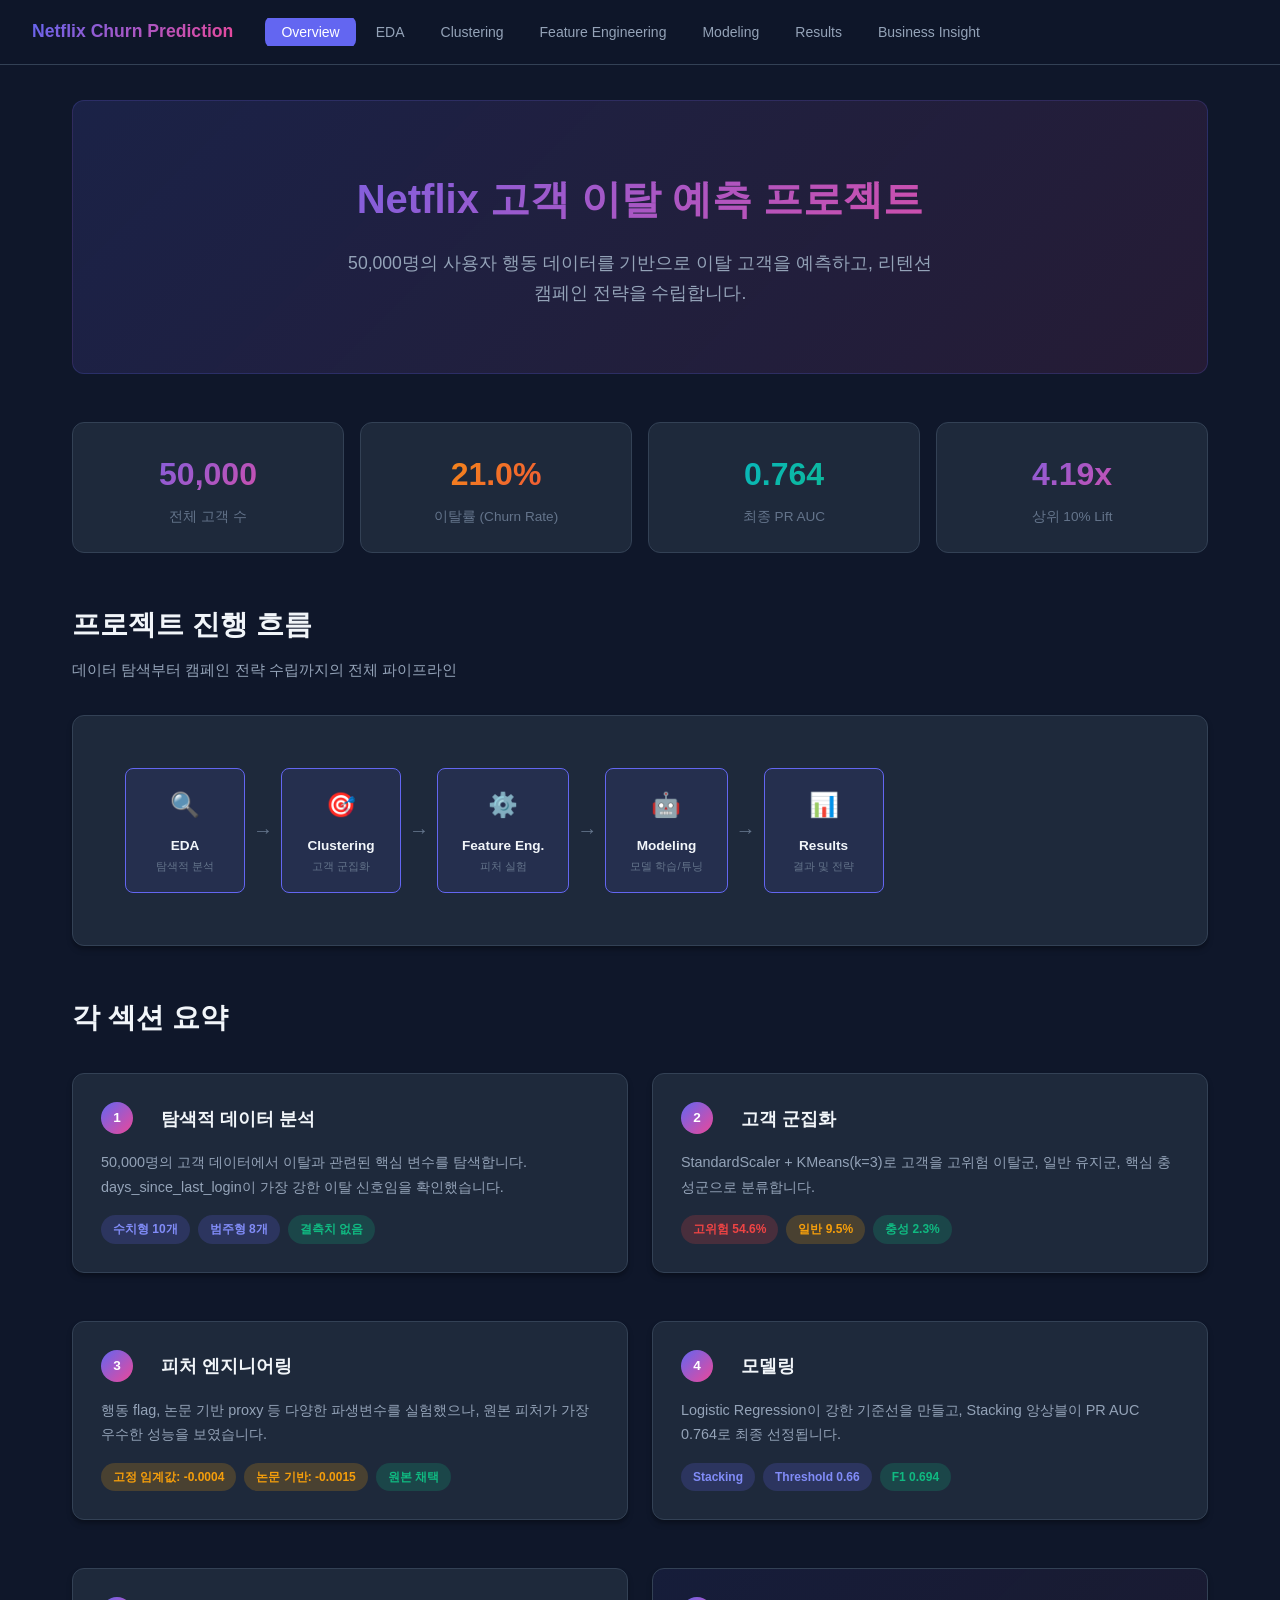
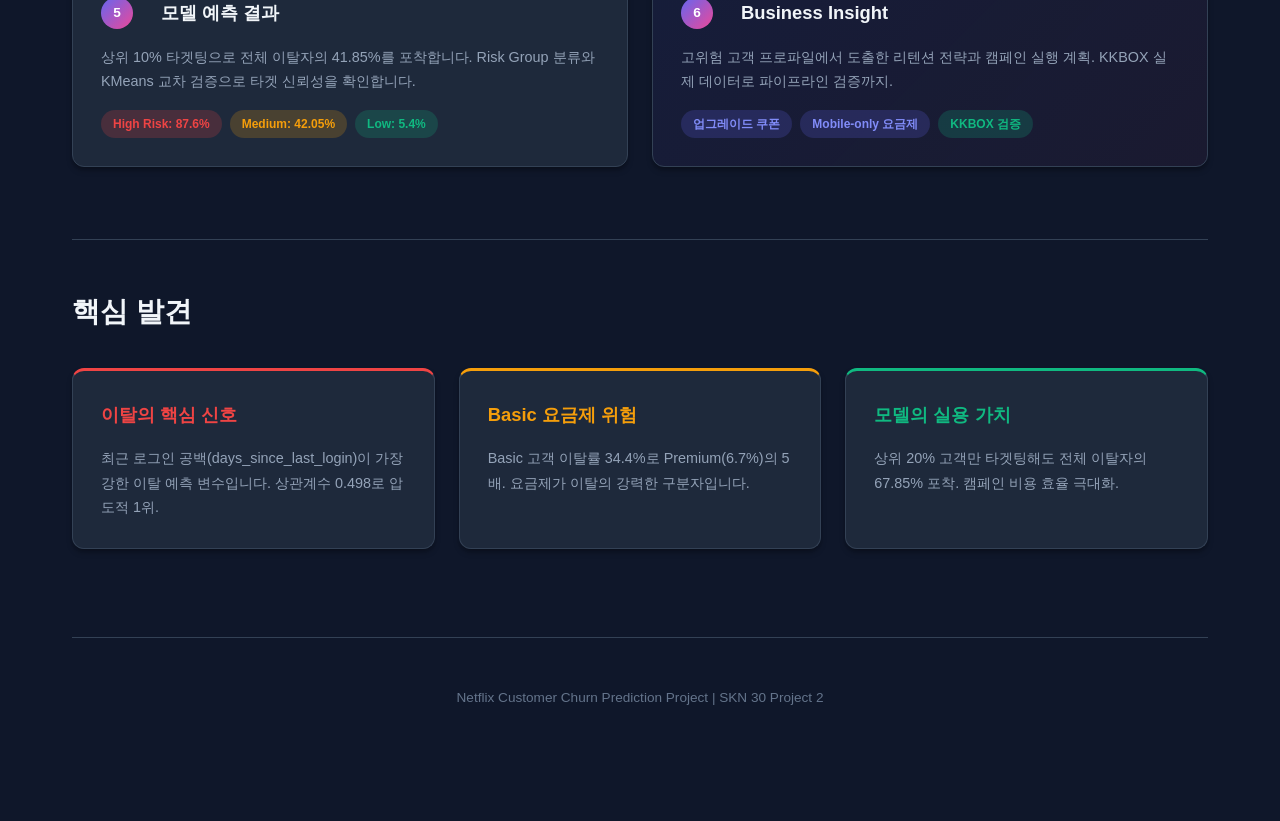
==== report/index.html @ 6da751b4 "Add KKBOX transfer analysis and reports" ====
<!DOCTYPE html>
<html lang="ko">
<head>
    <meta charset="UTF-8">
    <meta name="viewport" content="width=device-width, initial-scale=1.0">
    <title>Netflix Churn Prediction - Project Overview</title>
    <link rel="stylesheet" href="style.css">
</head>
<body>
    <nav class="nav">
        <div class="nav-inner">
            <div class="nav-logo">Netflix Churn Prediction</div>
            <ul class="nav-links">
                <li><a href="index.html" class="active">Overview</a></li>
                <li><a href="eda.html">EDA</a></li>
                <li><a href="clustering.html">Clustering</a></li>
                <li><a href="feature_engineering.html">Feature Engineering</a></li>
                <li><a href="modeling.html">Modeling</a></li>
                <li><a href="results.html">Results</a></li>
                <li><a href="business_insight.html">Business Insight</a></li>
            </ul>
        </div>
    </nav>

    <div class="container">
        <div class="hero">
            <h1>Netflix 고객 이탈 예측 프로젝트</h1>
            <p>50,000명의 사용자 행동 데이터를 기반으로 이탈 고객을 예측하고, 리텐션 캠페인 전략을 수립합니다.</p>
        </div>

        <!-- Key Metrics -->
        <div class="grid-4 spacer-lg">
            <div class="stat-card animate-in">
                <div class="stat-value gradient-1">50,000</div>
                <div class="stat-label">전체 고객 수</div>
            </div>
            <div class="stat-card animate-in">
                <div class="stat-value gradient-3">21.0%</div>
                <div class="stat-label">이탈률 (Churn Rate)</div>
            </div>
            <div class="stat-card animate-in">
                <div class="stat-value gradient-2">0.764</div>
                <div class="stat-label">최종 PR AUC</div>
            </div>
            <div class="stat-card animate-in">
                <div class="stat-value gradient-1">4.19x</div>
                <div class="stat-label">상위 10% Lift</div>
            </div>
        </div>

        <!-- Project Pipeline -->
        <div class="section-header">
            <h2>프로젝트 진행 흐름</h2>
            <p>데이터 탐색부터 캠페인 전략 수립까지의 전체 파이프라인</p>
        </div>

        <div class="card">
            <div class="pipeline">
                <div class="pipeline-step active">
                    <div style="font-size:1.5rem; margin-bottom:0.5rem;">🔍</div>
                    <div style="font-weight:600; font-size:0.85rem;">EDA</div>
                    <div style="font-size:0.7rem; color:var(--text-muted);">탐색적 분석</div>
                </div>
                <div class="pipeline-arrow">→</div>
                <div class="pipeline-step active">
                    <div style="font-size:1.5rem; margin-bottom:0.5rem;">🎯</div>
                    <div style="font-weight:600; font-size:0.85rem;">Clustering</div>
                    <div style="font-size:0.7rem; color:var(--text-muted);">고객 군집화</div>
                </div>
                <div class="pipeline-arrow">→</div>
                <div class="pipeline-step active">
                    <div style="font-size:1.5rem; margin-bottom:0.5rem;">⚙️</div>
                    <div style="font-weight:600; font-size:0.85rem;">Feature Eng.</div>
                    <div style="font-size:0.7rem; color:var(--text-muted);">피처 실험</div>
                </div>
                <div class="pipeline-arrow">→</div>
                <div class="pipeline-step active">
                    <div style="font-size:1.5rem; margin-bottom:0.5rem;">🤖</div>
                    <div style="font-weight:600; font-size:0.85rem;">Modeling</div>
                    <div style="font-size:0.7rem; color:var(--text-muted);">모델 학습/튜닝</div>
                </div>
                <div class="pipeline-arrow">→</div>
                <div class="pipeline-step active">
                    <div style="font-size:1.5rem; margin-bottom:0.5rem;">📊</div>
                    <div style="font-weight:600; font-size:0.85rem;">Results</div>
                    <div style="font-size:0.7rem; color:var(--text-muted);">결과 및 전략</div>
                </div>
            </div>
        </div>

        <div class="spacer-lg"></div>

        <!-- Section Cards -->
        <div class="section-header">
            <h2>각 섹션 요약</h2>
        </div>

        <div class="grid-2">
            <a href="eda.html" style="text-decoration:none;">
                <div class="card">
                    <div style="display:flex; align-items:center; gap:1rem; margin-bottom:1rem;">
                        <span class="section-number">1</span>
                        <h3 style="margin:0;">탐색적 데이터 분석</h3>
                    </div>
                    <p>50,000명의 고객 데이터에서 이탈과 관련된 핵심 변수를 탐색합니다. days_since_last_login이 가장 강한 이탈 신호임을 확인했습니다.</p>
                    <div style="margin-top:1rem; display:flex; gap:0.5rem; flex-wrap:wrap;">
                        <span class="badge badge-primary">수치형 10개</span>
                        <span class="badge badge-primary">범주형 8개</span>
                        <span class="badge badge-success">결측치 없음</span>
                    </div>
                </div>
            </a>

            <a href="clustering.html" style="text-decoration:none;">
                <div class="card">
                    <div style="display:flex; align-items:center; gap:1rem; margin-bottom:1rem;">
                        <span class="section-number">2</span>
                        <h3 style="margin:0;">고객 군집화</h3>
                    </div>
                    <p>StandardScaler + KMeans(k=3)로 고객을 고위험 이탈군, 일반 유지군, 핵심 충성군으로 분류합니다.</p>
                    <div style="margin-top:1rem; display:flex; gap:0.5rem; flex-wrap:wrap;">
                        <span class="badge badge-danger">고위험 54.6%</span>
                        <span class="badge badge-warning">일반 9.5%</span>
                        <span class="badge badge-success">충성 2.3%</span>
                    </div>
                </div>
            </a>

            <a href="feature_engineering.html" style="text-decoration:none;">
                <div class="card">
                    <div style="display:flex; align-items:center; gap:1rem; margin-bottom:1rem;">
                        <span class="section-number">3</span>
                        <h3 style="margin:0;">피처 엔지니어링</h3>
                    </div>
                    <p>행동 flag, 논문 기반 proxy 등 다양한 파생변수를 실험했으나, 원본 피처가 가장 우수한 성능을 보였습니다.</p>
                    <div style="margin-top:1rem; display:flex; gap:0.5rem; flex-wrap:wrap;">
                        <span class="badge badge-warning">고정 임계값: -0.0004</span>
                        <span class="badge badge-warning">논문 기반: -0.0015</span>
                        <span class="badge badge-success">원본 채택</span>
                    </div>
                </div>
            </a>

            <a href="modeling.html" style="text-decoration:none;">
                <div class="card">
                    <div style="display:flex; align-items:center; gap:1rem; margin-bottom:1rem;">
                        <span class="section-number">4</span>
                        <h3 style="margin:0;">모델링</h3>
                    </div>
                    <p>Logistic Regression이 강한 기준선을 만들고, Stacking 앙상블이 PR AUC 0.764로 최종 선정됩니다.</p>
                    <div style="margin-top:1rem; display:flex; gap:0.5rem; flex-wrap:wrap;">
                        <span class="badge badge-primary">Stacking</span>
                        <span class="badge badge-primary">Threshold 0.66</span>
                        <span class="badge badge-success">F1 0.694</span>
                    </div>
                </div>
            </a>

            <a href="results.html" style="text-decoration:none;">
                <div class="card">
                    <div style="display:flex; align-items:center; gap:1rem; margin-bottom:1rem;">
                        <span class="section-number">5</span>
                        <h3 style="margin:0;">모델 예측 결과</h3>
                    </div>
                    <p>상위 10% 타겟팅으로 전체 이탈자의 41.85%를 포착합니다. Risk Group 분류와 KMeans 교차 검증으로 타겟 신뢰성을 확인합니다.</p>
                    <div style="margin-top:1rem; display:flex; gap:0.5rem; flex-wrap:wrap;">
                        <span class="badge badge-danger">High Risk: 87.6%</span>
                        <span class="badge badge-warning">Medium: 42.05%</span>
                        <span class="badge badge-success">Low: 5.4%</span>
                    </div>
                </div>
            </a>

            <a href="business_insight.html" style="text-decoration:none;">
                <div class="card" style="background: linear-gradient(135deg, rgba(99, 102, 241, 0.08), rgba(236, 72, 153, 0.05));">
                    <div style="display:flex; align-items:center; gap:1rem; margin-bottom:1rem;">
                        <span class="section-number">6</span>
                        <h3 style="margin:0;">Business Insight</h3>
                    </div>
                    <p>고위험 고객 프로파일에서 도출한 리텐션 전략과 캠페인 실행 계획. KKBOX 실제 데이터로 파이프라인 검증까지.</p>
                    <div style="margin-top:1rem; display:flex; gap:0.5rem; flex-wrap:wrap;">
                        <span class="badge badge-primary">업그레이드 쿠폰</span>
                        <span class="badge badge-primary">Mobile-only 요금제</span>
                        <span class="badge badge-success">KKBOX 검증</span>
                    </div>
                </div>
            </a>
        </div>

        <div class="divider"></div>

        <!-- Key Findings -->
        <div class="section-header">
            <h2>핵심 발견</h2>
        </div>

        <div class="grid-3">
            <div class="card" style="border-top: 3px solid var(--accent-red);">
                <h3 style="color:var(--accent-red);">이탈의 핵심 신호</h3>
                <p style="margin-top:0.75rem;">최근 로그인 공백(days_since_last_login)이 가장 강한 이탈 예측 변수입니다. 상관계수 0.498로 압도적 1위.</p>
            </div>
            <div class="card" style="border-top: 3px solid var(--accent-orange);">
                <h3 style="color:var(--accent-orange);">Basic 요금제 위험</h3>
                <p style="margin-top:0.75rem;">Basic 고객 이탈률 34.4%로 Premium(6.7%)의 5배. 요금제가 이탈의 강력한 구분자입니다.</p>
            </div>
            <div class="card" style="border-top: 3px solid var(--accent-green);">
                <h3 style="color:var(--accent-green);">모델의 실용 가치</h3>
                <p style="margin-top:0.75rem;">상위 20% 고객만 타겟팅해도 전체 이탈자의 67.85% 포착. 캠페인 비용 효율 극대화.</p>
            </div>
        </div>

        <div class="footer">
            <p>Netflix Customer Churn Prediction Project | SKN 30 Project 2</p>
        </div>
    </div>
</body>
</html>
---- report/style.css ----
/* ===== Global Reset & Variables ===== */
:root {
    --primary: #6366f1;
    --primary-light: #818cf8;
    --primary-dark: #4f46e5;
    --secondary: #ec4899;
    --accent: #06b6d4;
    --accent-green: #10b981;
    --accent-orange: #f59e0b;
    --accent-red: #ef4444;
    --bg-dark: #0f172a;
    --bg-card: #1e293b;
    --bg-card-hover: #334155;
    --text-primary: #f1f5f9;
    --text-secondary: #94a3b8;
    --text-muted: #64748b;
    --border: #334155;
    --gradient-1: linear-gradient(135deg, #6366f1, #ec4899);
    --gradient-2: linear-gradient(135deg, #06b6d4, #10b981);
    --gradient-3: linear-gradient(135deg, #f59e0b, #ef4444);
    --shadow: 0 4px 6px -1px rgba(0, 0, 0, 0.3), 0 2px 4px -2px rgba(0, 0, 0, 0.2);
    --shadow-lg: 0 10px 15px -3px rgba(0, 0, 0, 0.4), 0 4px 6px -4px rgba(0, 0, 0, 0.3);
    --radius: 12px;
    --radius-sm: 8px;
}

* {
    margin: 0;
    padding: 0;
    box-sizing: border-box;
}

body {
    font-family: 'Pretendard', -apple-system, BlinkMacSystemFont, 'Segoe UI', sans-serif;
    background: var(--bg-dark);
    color: var(--text-primary);
    line-height: 1.7;
    min-height: 100vh;
}

/* ===== Navigation ===== */
.nav {
    position: fixed;
    top: 0;
    left: 0;
    right: 0;
    z-index: 1000;
    background: rgba(15, 23, 42, 0.9);
    backdrop-filter: blur(12px);
    border-bottom: 1px solid var(--border);
    padding: 0 2rem;
}

.nav-inner {
    max-width: 1400px;
    margin: 0 auto;
    display: flex;
    align-items: center;
    height: 64px;
    gap: 2rem;
}

.nav-logo {
    font-weight: 700;
    font-size: 1.1rem;
    background: var(--gradient-1);
    -webkit-background-clip: text;
    -webkit-text-fill-color: transparent;
    background-clip: text;
    white-space: nowrap;
}

.nav-links {
    display: flex;
    gap: 0.25rem;
    list-style: none;
    overflow-x: auto;
}

.nav-links a {
    color: var(--text-secondary);
    text-decoration: none;
    padding: 0.5rem 1rem;
    border-radius: var(--radius-sm);
    font-size: 0.875rem;
    font-weight: 500;
    transition: all 0.2s;
    white-space: nowrap;
}

.nav-links a:hover,
.nav-links a.active {
    color: var(--text-primary);
    background: var(--bg-card);
}

.nav-links a.active {
    background: var(--primary);
    color: white;
}

/* ===== Layout ===== */
.container {
    max-width: 1200px;
    margin: 0 auto;
    padding: 100px 2rem 4rem;
}

/* ===== Hero Section ===== */
.hero {
    text-align: center;
    padding: 4rem 2rem;
    margin-bottom: 3rem;
    border-radius: var(--radius);
    background: linear-gradient(135deg, rgba(99, 102, 241, 0.15), rgba(236, 72, 153, 0.1));
    border: 1px solid rgba(99, 102, 241, 0.2);
}

.hero h1 {
    font-size: 2.5rem;
    font-weight: 800;
    margin-bottom: 1rem;
    background: var(--gradient-1);
    -webkit-background-clip: text;
    -webkit-text-fill-color: transparent;
    background-clip: text;
}

.hero p {
    color: var(--text-secondary);
    font-size: 1.1rem;
    max-width: 600px;
    margin: 0 auto;
}

/* ===== Section Headers ===== */
.section-header {
    margin-bottom: 2rem;
}

.section-header h2 {
    font-size: 1.75rem;
    font-weight: 700;
    margin-bottom: 0.5rem;
}

.section-header p {
    color: var(--text-secondary);
    font-size: 0.95rem;
}

.section-number {
    display: inline-block;
    width: 32px;
    height: 32px;
    line-height: 32px;
    text-align: center;
    border-radius: 50%;
    background: var(--gradient-1);
    color: white;
    font-weight: 700;
    font-size: 0.85rem;
    margin-right: 0.75rem;
}

/* ===== Cards ===== */
.card {
    background: var(--bg-card);
    border: 1px solid var(--border);
    border-radius: var(--radius);
    padding: 1.75rem;
    margin-bottom: 1.5rem;
    box-shadow: var(--shadow);
    transition: transform 0.2s, box-shadow 0.2s;
}

.card:hover {
    transform: translateY(-2px);
    box-shadow: var(--shadow-lg);
}

.card h3 {
    font-size: 1.15rem;
    font-weight: 600;
    margin-bottom: 1rem;
    color: var(--text-primary);
}

.card p {
    color: var(--text-secondary);
    font-size: 0.9rem;
}

/* ===== Grid Layouts ===== */
.grid-2 {
    display: grid;
    grid-template-columns: repeat(2, 1fr);
    gap: 1.5rem;
}

.grid-3 {
    display: grid;
    grid-template-columns: repeat(3, 1fr);
    gap: 1.5rem;
}

.grid-4 {
    display: grid;
    grid-template-columns: repeat(4, 1fr);
    gap: 1rem;
}

@media (max-width: 768px) {
    .grid-2, .grid-3, .grid-4 {
        grid-template-columns: 1fr;
    }
}

/* ===== Stat Cards ===== */
.stat-card {
    background: var(--bg-card);
    border: 1px solid var(--border);
    border-radius: var(--radius);
    padding: 1.5rem;
    text-align: center;
}

.stat-value {
    font-size: 2rem;
    font-weight: 800;
    margin-bottom: 0.25rem;
}

.stat-value.gradient-1 {
    background: var(--gradient-1);
    -webkit-background-clip: text;
    -webkit-text-fill-color: transparent;
    background-clip: text;
}

.stat-value.gradient-2 {
    background: var(--gradient-2);
    -webkit-background-clip: text;
    -webkit-text-fill-color: transparent;
    background-clip: text;
}

.stat-value.gradient-3 {
    background: var(--gradient-3);
    -webkit-background-clip: text;
    -webkit-text-fill-color: transparent;
    background-clip: text;
}

.stat-label {
    color: var(--text-muted);
    font-size: 0.85rem;
    font-weight: 500;
}

/* ===== Tables ===== */
.table-wrapper {
    overflow-x: auto;
    border-radius: var(--radius);
    border: 1px solid var(--border);
}

table {
    width: 100%;
    border-collapse: collapse;
    font-size: 0.875rem;
}

thead {
    background: rgba(99, 102, 241, 0.1);
}

th {
    padding: 0.875rem 1rem;
    text-align: left;
    font-weight: 600;
    color: var(--primary-light);
    border-bottom: 1px solid var(--border);
    white-space: nowrap;
}

td {
    padding: 0.75rem 1rem;
    border-bottom: 1px solid var(--border);
    color: var(--text-secondary);
}

tr:last-child td {
    border-bottom: none;
}

tr:hover td {
    background: rgba(99, 102, 241, 0.05);
}

/* ===== Tags/Badges ===== */
.badge {
    display: inline-block;
    padding: 0.25rem 0.75rem;
    border-radius: 20px;
    font-size: 0.75rem;
    font-weight: 600;
}

.badge-primary {
    background: rgba(99, 102, 241, 0.2);
    color: var(--primary-light);
}

.badge-success {
    background: rgba(16, 185, 129, 0.2);
    color: var(--accent-green);
}

.badge-warning {
    background: rgba(245, 158, 11, 0.2);
    color: var(--accent-orange);
}

.badge-danger {
    background: rgba(239, 68, 68, 0.2);
    color: var(--accent-red);
}

/* ===== Progress Bars ===== */
.progress-bar {
    height: 8px;
    background: var(--bg-dark);
    border-radius: 4px;
    overflow: hidden;
    margin-top: 0.5rem;
}

.progress-fill {
    height: 100%;
    border-radius: 4px;
    transition: width 0.5s ease;
}

/* ===== Charts (CSS-based) ===== */
.bar-chart {
    display: flex;
    flex-direction: column;
    gap: 0.75rem;
}

.bar-item {
    display: flex;
    align-items: center;
    gap: 1rem;
}

.bar-label {
    width: 140px;
    font-size: 0.8rem;
    color: var(--text-secondary);
    text-align: right;
    flex-shrink: 0;
}

.bar-track {
    flex: 1;
    height: 28px;
    background: rgba(30, 41, 59, 0.8);
    border-radius: 6px;
    overflow: hidden;
    position: relative;
}

.bar-fill {
    height: 100%;
    border-radius: 6px;
    display: flex;
    align-items: center;
    padding-left: 0.75rem;
    font-size: 0.75rem;
    font-weight: 600;
    color: white;
    transition: width 0.8s ease;
}

.bar-value {
    width: 60px;
    font-size: 0.8rem;
    font-weight: 600;
    text-align: right;
    flex-shrink: 0;
}

/* ===== Heatmap ===== */
.heatmap {
    display: grid;
    gap: 3px;
    border-radius: var(--radius-sm);
    overflow: hidden;
}

.heatmap-cell {
    padding: 0.75rem;
    text-align: center;
    font-size: 0.8rem;
    font-weight: 600;
    border-radius: 4px;
}

/* ===== Flow / Pipeline ===== */
.pipeline {
    display: flex;
    align-items: center;
    gap: 0.5rem;
    padding: 1.5rem;
    overflow-x: auto;
}

.pipeline-step {
    display: flex;
    flex-direction: column;
    align-items: center;
    padding: 1rem 1.5rem;
    background: var(--bg-card);
    border: 1px solid var(--border);
    border-radius: var(--radius-sm);
    min-width: 120px;
    text-align: center;
}

.pipeline-step.active {
    border-color: var(--primary);
    background: rgba(99, 102, 241, 0.1);
}

.pipeline-arrow {
    color: var(--text-muted);
    font-size: 1.25rem;
    flex-shrink: 0;
}

/* ===== Comparison ===== */
.comparison-row {
    display: flex;
    align-items: center;
    padding: 1rem;
    border-bottom: 1px solid var(--border);
    gap: 1rem;
}

.comparison-row:last-child {
    border-bottom: none;
}

.comparison-label {
    width: 160px;
    font-weight: 600;
    font-size: 0.85rem;
    flex-shrink: 0;
}

.comparison-bars {
    flex: 1;
    display: flex;
    flex-direction: column;
    gap: 0.35rem;
}

.comparison-bar {
    height: 20px;
    border-radius: 4px;
    display: flex;
    align-items: center;
    padding-left: 0.5rem;
    font-size: 0.7rem;
    font-weight: 600;
    color: white;
}

/* ===== Highlights/Callouts ===== */
.callout {
    padding: 1.25rem 1.5rem;
    border-radius: var(--radius-sm);
    margin: 1.5rem 0;
    border-left: 4px solid;
}

.callout-info {
    background: rgba(6, 182, 212, 0.1);
    border-color: var(--accent);
}

.callout-success {
    background: rgba(16, 185, 129, 0.1);
    border-color: var(--accent-green);
}

.callout-warning {
    background: rgba(245, 158, 11, 0.1);
    border-color: var(--accent-orange);
}

.callout-danger {
    background: rgba(239, 68, 68, 0.1);
    border-color: var(--accent-red);
}

.callout p {
    color: var(--text-secondary);
    font-size: 0.9rem;
}

.callout strong {
    color: var(--text-primary);
}

/* ===== Metric Highlight ===== */
.metric-highlight {
    display: inline-flex;
    align-items: baseline;
    gap: 0.25rem;
}

.metric-highlight .value {
    font-size: 1.5rem;
    font-weight: 800;
}

.metric-highlight .unit {
    font-size: 0.85rem;
    color: var(--text-muted);
}

/* ===== Divider ===== */
.divider {
    height: 1px;
    background: var(--border);
    margin: 3rem 0;
}

/* ===== Spacer ===== */
.spacer { margin-bottom: 2rem; }
.spacer-lg { margin-bottom: 3rem; }

/* ===== Cluster Visualization ===== */
.cluster-group {
    display: grid;
    grid-template-columns: repeat(3, 1fr);
    gap: 1.5rem;
    margin: 1.5rem 0;
}

@media (max-width: 900px) {
    .cluster-group {
        grid-template-columns: 1fr;
    }
}

.cluster-card {
    border-radius: var(--radius);
    padding: 1.75rem;
    border: 1px solid var(--border);
    position: relative;
    overflow: hidden;
}

.cluster-card::before {
    content: '';
    position: absolute;
    top: 0;
    left: 0;
    right: 0;
    height: 4px;
}

.cluster-card.danger::before { background: var(--gradient-3); }
.cluster-card.warning::before { background: linear-gradient(90deg, var(--accent-orange), var(--accent)); }
.cluster-card.success::before { background: var(--gradient-2); }

.cluster-card .cluster-name {
    font-size: 1rem;
    font-weight: 700;
    margin-bottom: 0.5rem;
}

.cluster-card .cluster-churn {
    font-size: 2rem;
    font-weight: 800;
    margin-bottom: 0.25rem;
}

/* ===== Donut Chart CSS ===== */
.donut-container {
    display: flex;
    align-items: center;
    justify-content: center;
    gap: 2rem;
    padding: 1rem;
}

.donut {
    width: 160px;
    height: 160px;
    border-radius: 50%;
    position: relative;
    display: flex;
    align-items: center;
    justify-content: center;
}

.donut-center {
    width: 100px;
    height: 100px;
    border-radius: 50%;
    background: var(--bg-card);
    display: flex;
    flex-direction: column;
    align-items: center;
    justify-content: center;
    position: absolute;
}

.donut-center .value {
    font-size: 1.5rem;
    font-weight: 800;
}

.donut-center .label {
    font-size: 0.7rem;
    color: var(--text-muted);
}

/* ===== Animation ===== */
@keyframes fadeInUp {
    from {
        opacity: 0;
        transform: translateY(20px);
    }
    to {
        opacity: 1;
        transform: translateY(0);
    }
}

.animate-in {
    animation: fadeInUp 0.5s ease forwards;
    opacity: 0;
}

.animate-in:nth-child(1) { animation-delay: 0.1s; }
.animate-in:nth-child(2) { animation-delay: 0.2s; }
.animate-in:nth-child(3) { animation-delay: 0.3s; }
.animate-in:nth-child(4) { animation-delay: 0.4s; }

/* ===== Footer ===== */
.footer {
    text-align: center;
    padding: 3rem 2rem;
    color: var(--text-muted);
    font-size: 0.85rem;
    border-top: 1px solid var(--border);
    margin-top: 4rem;
}
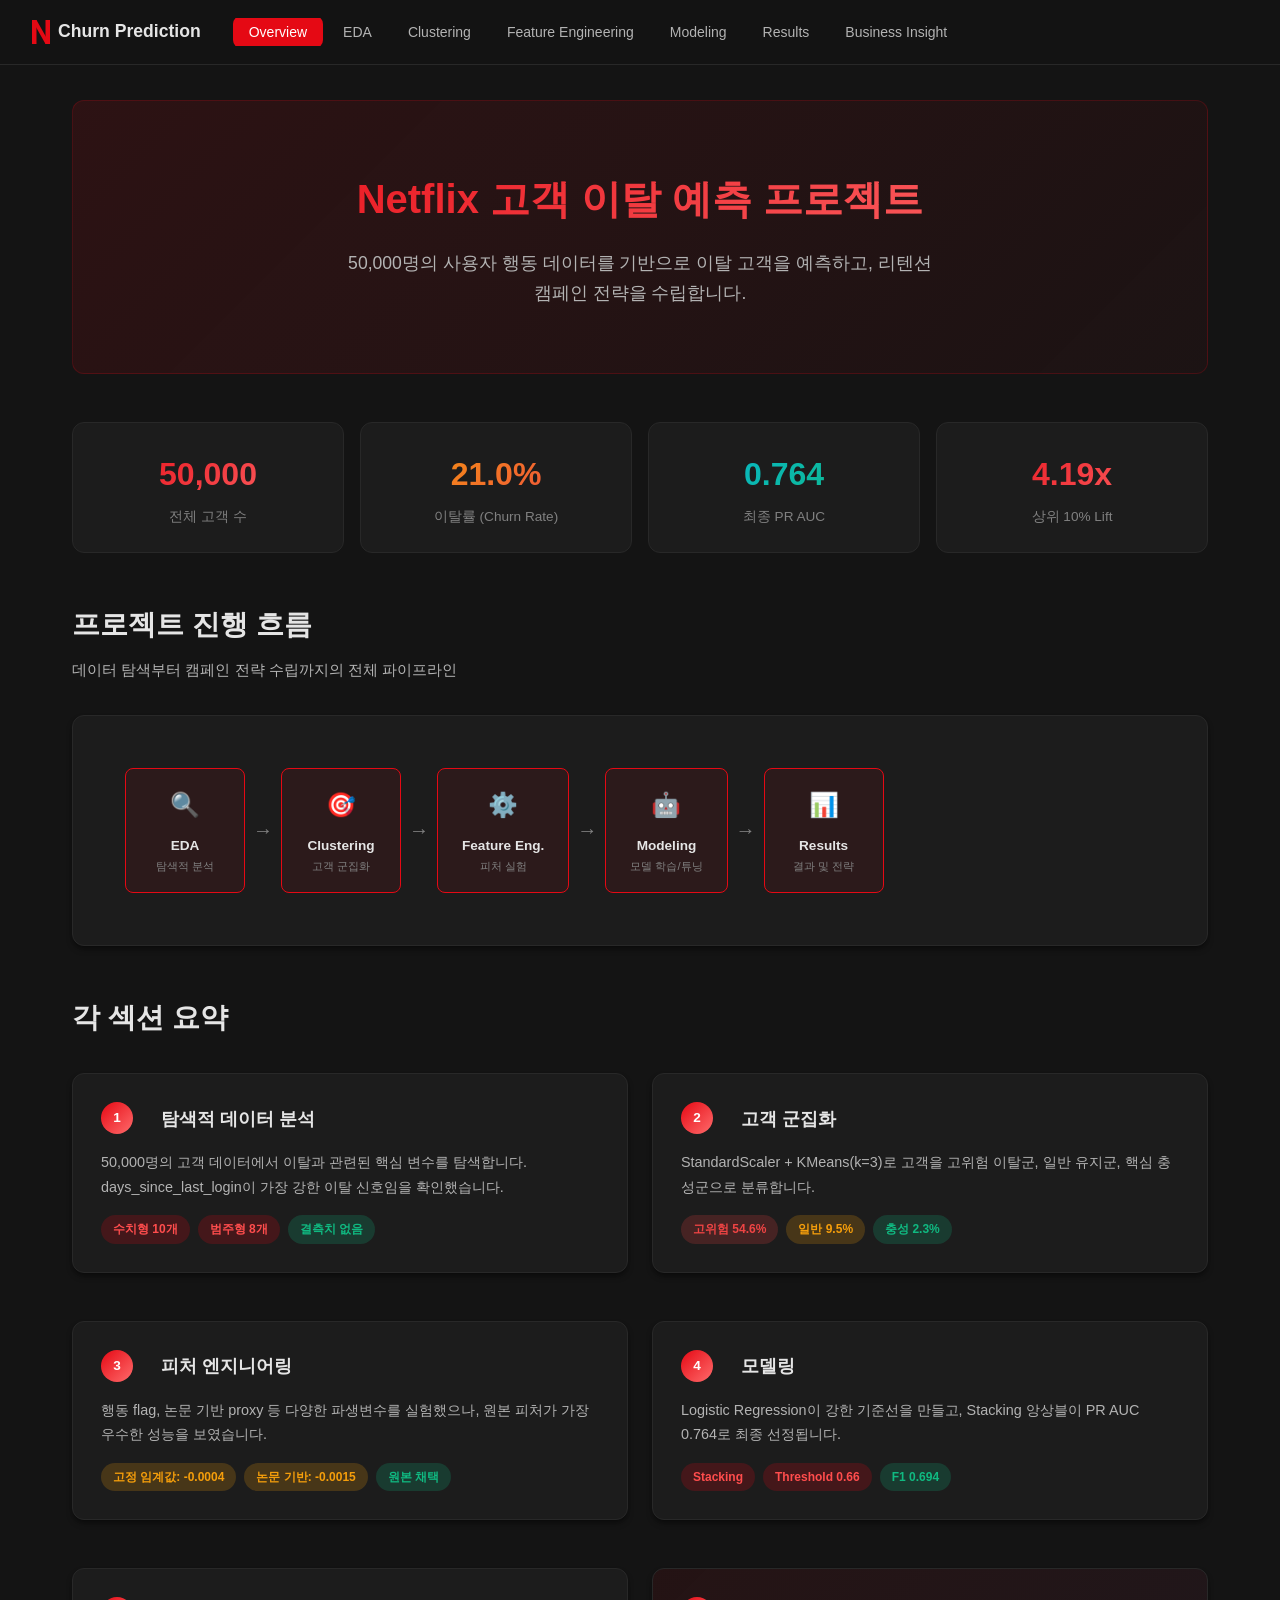
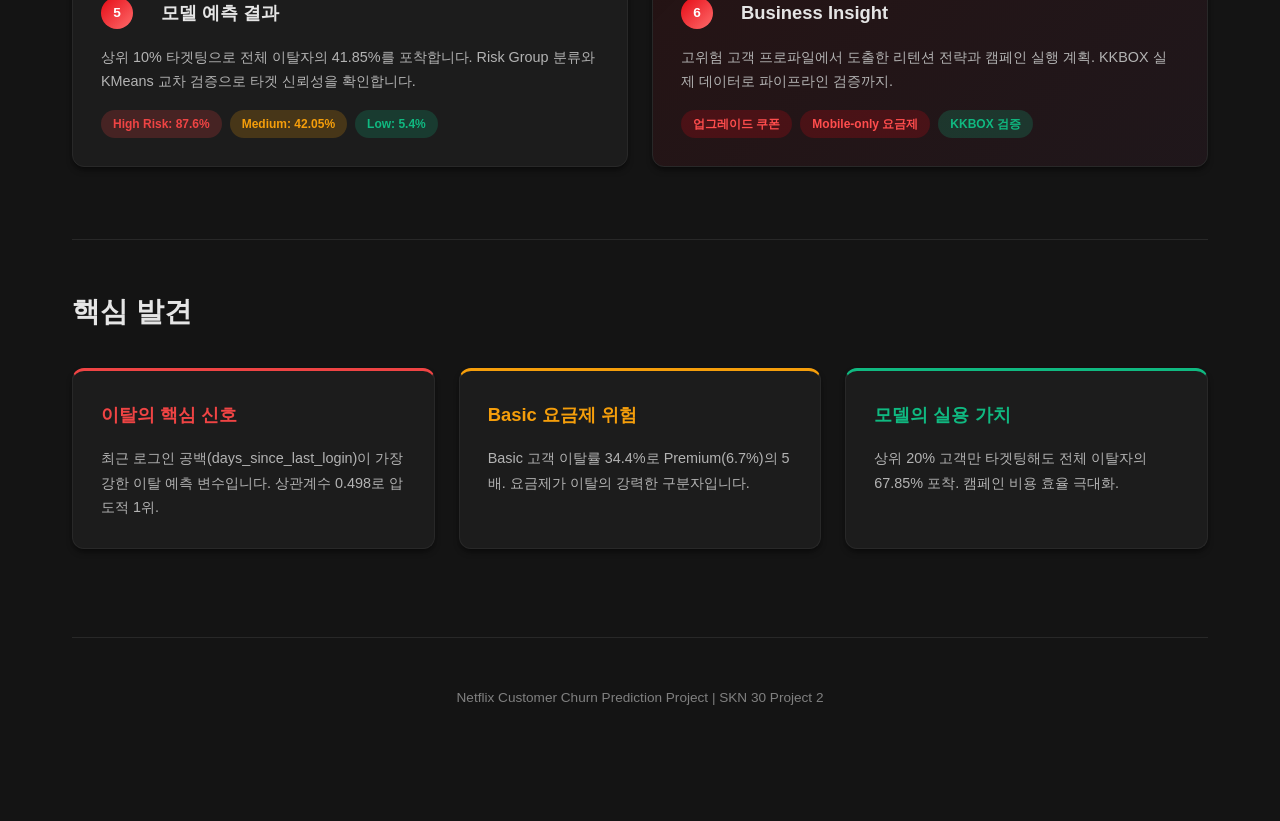
==== commit c14426e8: "Refine report pages UI and feature details" ====
--- a/report/index.html
+++ b/report/index.html
@@ -9,7 +9,7 @@
 <body>
     <nav class="nav">
         <div class="nav-inner">
-            <div class="nav-logo">Netflix Churn Prediction</div>
+            <div class="nav-logo"><svg viewBox="0 0 18 24" width="18" height="24"><path d="M0 0h4.5v24H0z" fill="#E50914"/><path d="M13.5 0h4.5v24h-4.5z" fill="#E50914"/><path d="M0 0h4.5l13.5 24h-4.5z" fill="#E50914"/></svg>Churn Prediction</div>
             <ul class="nav-links">
                 <li><a href="index.html" class="active">Overview</a></li>
                 <li><a href="eda.html">EDA</a></li>
@@ -172,7 +172,7 @@
             </a>
 
             <a href="business_insight.html" style="text-decoration:none;">
-                <div class="card" style="background: linear-gradient(135deg, rgba(99, 102, 241, 0.08), rgba(236, 72, 153, 0.05));">
+                <div class="card" style="background: linear-gradient(135deg, rgba(229, 9, 20, 0.08), rgba(236, 72, 153, 0.05));">
                     <div style="display:flex; align-items:center; gap:1rem; margin-bottom:1rem;">
                         <span class="section-number">6</span>
                         <h3 style="margin:0;">Business Insight</h3>
--- a/report/style.css
+++ b/report/style.css
@@ -1,25 +1,26 @@
 /* ===== Global Reset & Variables ===== */
 :root {
-    --primary: #6366f1;
-    --primary-light: #818cf8;
-    --primary-dark: #4f46e5;
+    --primary: #E50914;
+    --primary-light: #ff4d4d;
+    --primary-dark: #b20710;
     --secondary: #ec4899;
     --accent: #06b6d4;
     --accent-green: #10b981;
     --accent-orange: #f59e0b;
     --accent-red: #ef4444;
-    --bg-dark: #0f172a;
-    --bg-card: #1e293b;
-    --bg-card-hover: #334155;
-    --text-primary: #f1f5f9;
-    --text-secondary: #94a3b8;
-    --text-muted: #64748b;
-    --border: #334155;
-    --gradient-1: linear-gradient(135deg, #6366f1, #ec4899);
+    --bg-dark: #141414;
+    --bg-card: #1c1c1c;
+    --bg-card-hover: #282828;
+    --text-primary: #e5e5e5;
+    --text-secondary: #b3b3b3;
+    --text-muted: #808080;
+    --text-light: #e5e5e5;
+    --border: #282828;
+    --gradient-1: linear-gradient(135deg, #E50914, #ff6b6b);
     --gradient-2: linear-gradient(135deg, #06b6d4, #10b981);
     --gradient-3: linear-gradient(135deg, #f59e0b, #ef4444);
-    --shadow: 0 4px 6px -1px rgba(0, 0, 0, 0.3), 0 2px 4px -2px rgba(0, 0, 0, 0.2);
-    --shadow-lg: 0 10px 15px -3px rgba(0, 0, 0, 0.4), 0 4px 6px -4px rgba(0, 0, 0, 0.3);
+    --shadow: 0 4px 6px -1px rgba(0, 0, 0, 0.4), 0 2px 4px -2px rgba(0, 0, 0, 0.3);
+    --shadow-lg: 0 10px 15px -3px rgba(0, 0, 0, 0.5), 0 4px 6px -4px rgba(0, 0, 0, 0.4);
     --radius: 12px;
     --radius-sm: 8px;
 }
@@ -28,6 +29,10 @@
     margin: 0;
     padding: 0;
     box-sizing: border-box;
+}
+
+html {
+    scroll-behavior: smooth;
 }
 
 body {
@@ -45,7 +50,7 @@
     left: 0;
     right: 0;
     z-index: 1000;
-    background: rgba(15, 23, 42, 0.9);
+    background: rgba(20, 20, 20, 0.95);
     backdrop-filter: blur(12px);
     border-bottom: 1px solid var(--border);
     padding: 0 2rem;
@@ -63,11 +68,11 @@
 .nav-logo {
     font-weight: 700;
     font-size: 1.1rem;
-    background: var(--gradient-1);
-    -webkit-background-clip: text;
-    -webkit-text-fill-color: transparent;
-    background-clip: text;
+    color: var(--text-primary);
     white-space: nowrap;
+    display: flex;
+    align-items: center;
+    gap: 0.5rem;
 }
 
 .nav-links {
@@ -112,8 +117,8 @@
     padding: 4rem 2rem;
     margin-bottom: 3rem;
     border-radius: var(--radius);
-    background: linear-gradient(135deg, rgba(99, 102, 241, 0.15), rgba(236, 72, 153, 0.1));
-    border: 1px solid rgba(99, 102, 241, 0.2);
+    background: linear-gradient(135deg, rgba(229, 9, 20, 0.12), rgba(229, 9, 20, 0.04));
+    border: 1px solid rgba(229, 9, 20, 0.2);
 }
 
 .hero h1 {
@@ -136,6 +141,7 @@
 /* ===== Section Headers ===== */
 .section-header {
     margin-bottom: 2rem;
+    scroll-margin-top: 5rem;
 }
 
 .section-header h2 {
@@ -272,7 +278,7 @@
 }
 
 thead {
-    background: rgba(99, 102, 241, 0.1);
+    background: rgba(229, 9, 20, 0.08);
 }
 
 th {
@@ -295,7 +301,7 @@
 }
 
 tr:hover td {
-    background: rgba(99, 102, 241, 0.05);
+    background: rgba(229, 9, 20, 0.04);
 }
 
 /* ===== Tags/Badges ===== */
@@ -308,7 +314,7 @@
 }
 
 .badge-primary {
-    background: rgba(99, 102, 241, 0.2);
+    background: rgba(229, 9, 20, 0.2);
     color: var(--primary-light);
 }
 
@@ -366,7 +372,7 @@
 .bar-track {
     flex: 1;
     height: 28px;
-    background: rgba(30, 41, 59, 0.8);
+    background: rgba(28, 28, 28, 0.8);
     border-radius: 6px;
     overflow: hidden;
     position: relative;
@@ -431,7 +437,7 @@
 
 .pipeline-step.active {
     border-color: var(--primary);
-    background: rgba(99, 102, 241, 0.1);
+    background: rgba(229, 9, 20, 0.08);
 }
 
 .pipeline-arrow {
@@ -653,6 +659,74 @@
 .animate-in:nth-child(3) { animation-delay: 0.3s; }
 .animate-in:nth-child(4) { animation-delay: 0.4s; }
 
+/* ===== Collapsible Details ===== */
+details.feature-details {
+    background: var(--bg-card);
+    border: 1px solid var(--border);
+    border-radius: var(--radius);
+    margin-top: 1.5rem;
+    transition: border-color 0.2s;
+}
+details.feature-details[open] {
+    border-color: var(--primary);
+}
+details.feature-details summary {
+    padding: 1rem 1.5rem;
+    cursor: pointer;
+    font-weight: 600;
+    font-size: 0.95rem;
+    color: var(--text-primary);
+    display: flex;
+    align-items: center;
+    gap: 0.75rem;
+    list-style: none;
+    user-select: none;
+}
+details.feature-details summary::-webkit-details-marker { display: none; }
+details.feature-details summary::before {
+    content: '▸';
+    font-size: 0.8rem;
+    color: var(--primary);
+    transition: transform 0.2s;
+}
+details.feature-details[open] summary::before {
+    transform: rotate(90deg);
+}
+details.feature-details .details-body {
+    padding: 0 1.5rem 1.5rem;
+}
+
+/* ===== Page Nav (in-page anchors) ===== */
+.page-nav {
+    display: flex;
+    flex-wrap: wrap;
+    gap: 0.5rem;
+    margin-bottom: 2.5rem;
+    padding: 1rem 1.25rem;
+    background: var(--bg-card);
+    border: 1px solid var(--border);
+    border-radius: var(--radius);
+}
+
+.page-nav a {
+    padding: 0.35rem 0.85rem;
+    font-size: 0.78rem;
+    font-weight: 500;
+    color: var(--text-secondary);
+    background: rgba(255,255,255,0.04);
+    border: 1px solid var(--border);
+    border-radius: 20px;
+    text-decoration: none;
+    transition: all 0.2s;
+    white-space: nowrap;
+}
+
+.page-nav a:hover {
+    color: var(--primary);
+    border-color: var(--primary);
+    background: rgba(229, 9, 20, 0.08);
+}
+
 /* ===== Footer ===== */
 .footer {
     text-align: center;
@@ -661,4 +735,4 @@
     font-size: 0.85rem;
     border-top: 1px solid var(--border);
     margin-top: 4rem;
-}
+}
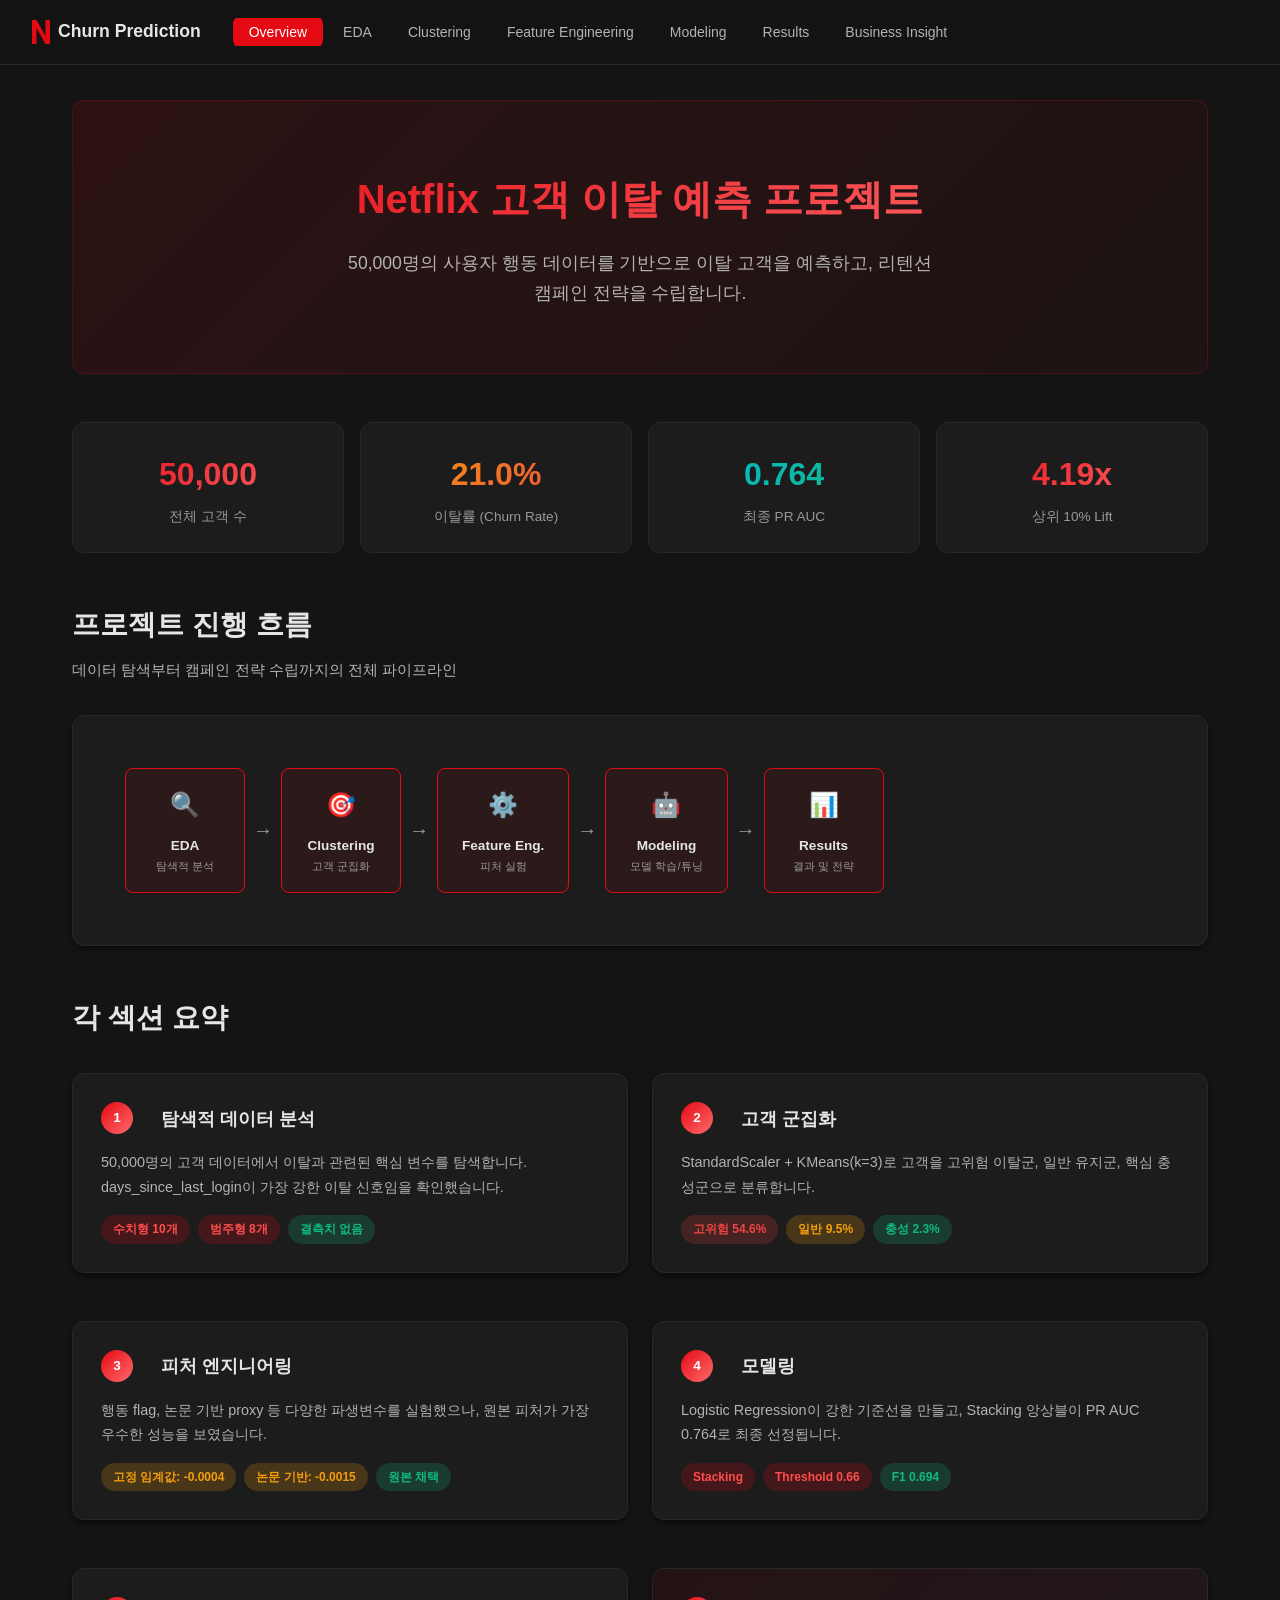
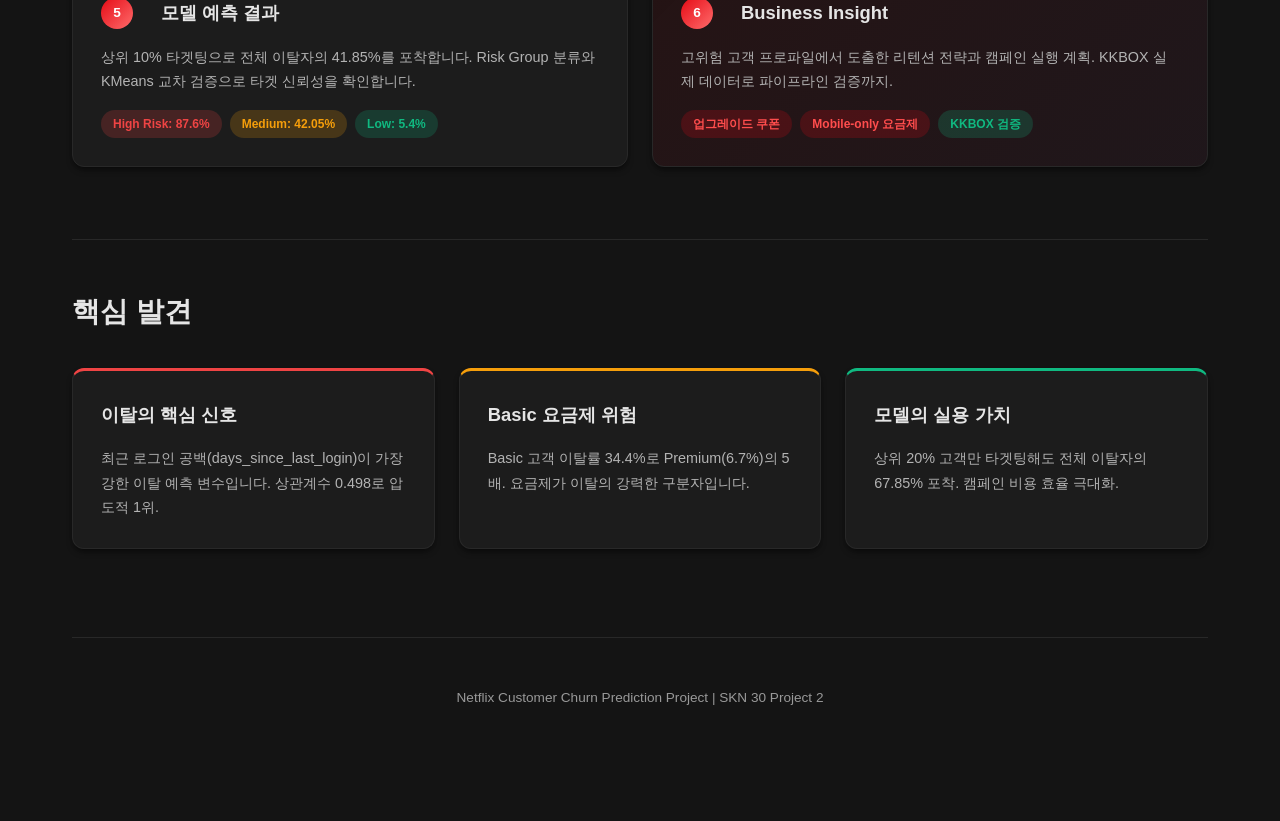
==== commit 68665933: "Remove obsolete report scripts and update report docs" ====
--- a/report/index.html
+++ b/report/index.html
@@ -7,7 +7,8 @@
     <link rel="stylesheet" href="style.css">
 </head>
 <body>
-    <nav class="nav">
+    <a href="#main" class="skip-to-content">본문으로 건너뛰기</a>
+    <nav class="nav" role="navigation" aria-label="주 메뉴">
         <div class="nav-inner">
             <div class="nav-logo"><svg viewBox="0 0 18 24" width="18" height="24"><path d="M0 0h4.5v24H0z" fill="#E50914"/><path d="M13.5 0h4.5v24h-4.5z" fill="#E50914"/><path d="M0 0h4.5l13.5 24h-4.5z" fill="#E50914"/></svg>Churn Prediction</div>
             <ul class="nav-links">
@@ -19,10 +20,13 @@
                 <li><a href="results.html">Results</a></li>
                 <li><a href="business_insight.html">Business Insight</a></li>
             </ul>
+            <button class="nav-toggle" aria-label="메뉴 열기" aria-expanded="false" onclick="this.classList.toggle('open');this.previousElementSibling.classList.toggle('open');this.setAttribute('aria-expanded',this.classList.contains('open'))">
+                <span></span><span></span><span></span>
+            </button>
         </div>
     </nav>
 
-    <div class="container">
+    <div id="main" class="container">
         <div class="hero">
             <h1>Netflix 고객 이탈 예측 프로젝트</h1>
             <p>50,000명의 사용자 행동 데이터를 기반으로 이탈 고객을 예측하고, 리텐션 캠페인 전략을 수립합니다.</p>
@@ -57,33 +61,33 @@
         <div class="card">
             <div class="pipeline">
                 <div class="pipeline-step active">
-                    <div style="font-size:1.5rem; margin-bottom:0.5rem;">🔍</div>
-                    <div style="font-weight:600; font-size:0.85rem;">EDA</div>
-                    <div style="font-size:0.7rem; color:var(--text-muted);">탐색적 분석</div>
-                </div>
-                <div class="pipeline-arrow">→</div>
-                <div class="pipeline-step active">
-                    <div style="font-size:1.5rem; margin-bottom:0.5rem;">🎯</div>
-                    <div style="font-weight:600; font-size:0.85rem;">Clustering</div>
-                    <div style="font-size:0.7rem; color:var(--text-muted);">고객 군집화</div>
-                </div>
-                <div class="pipeline-arrow">→</div>
-                <div class="pipeline-step active">
-                    <div style="font-size:1.5rem; margin-bottom:0.5rem;">⚙️</div>
-                    <div style="font-weight:600; font-size:0.85rem;">Feature Eng.</div>
-                    <div style="font-size:0.7rem; color:var(--text-muted);">피처 실험</div>
-                </div>
-                <div class="pipeline-arrow">→</div>
-                <div class="pipeline-step active">
-                    <div style="font-size:1.5rem; margin-bottom:0.5rem;">🤖</div>
-                    <div style="font-weight:600; font-size:0.85rem;">Modeling</div>
-                    <div style="font-size:0.7rem; color:var(--text-muted);">모델 학습/튜닝</div>
-                </div>
-                <div class="pipeline-arrow">→</div>
-                <div class="pipeline-step active">
-                    <div style="font-size:1.5rem; margin-bottom:0.5rem;">📊</div>
-                    <div style="font-weight:600; font-size:0.85rem;">Results</div>
-                    <div style="font-size:0.7rem; color:var(--text-muted);">결과 및 전략</div>
+                    <div class="text-3xl mb-sm">🔍</div>
+                    <div class="font-semibold text-base">EDA</div>
+                    <div class="text-xs text-muted">탐색적 분석</div>
+                </div>
+                <div class="pipeline-arrow">→</div>
+                <div class="pipeline-step active">
+                    <div class="text-3xl mb-sm">🎯</div>
+                    <div class="font-semibold text-base">Clustering</div>
+                    <div class="text-xs text-muted">고객 군집화</div>
+                </div>
+                <div class="pipeline-arrow">→</div>
+                <div class="pipeline-step active">
+                    <div class="text-3xl mb-sm">⚙️</div>
+                    <div class="font-semibold text-base">Feature Eng.</div>
+                    <div class="text-xs text-muted">피처 실험</div>
+                </div>
+                <div class="pipeline-arrow">→</div>
+                <div class="pipeline-step active">
+                    <div class="text-3xl mb-sm">🤖</div>
+                    <div class="font-semibold text-base">Modeling</div>
+                    <div class="text-xs text-muted">모델 학습/튜닝</div>
+                </div>
+                <div class="pipeline-arrow">→</div>
+                <div class="pipeline-step active">
+                    <div class="text-3xl mb-sm">📊</div>
+                    <div class="font-semibold text-base">Results</div>
+                    <div class="text-xs text-muted">결과 및 전략</div>
                 </div>
             </div>
         </div>
@@ -96,14 +100,14 @@
         </div>
 
         <div class="grid-2">
-            <a href="eda.html" style="text-decoration:none;">
-                <div class="card">
-                    <div style="display:flex; align-items:center; gap:1rem; margin-bottom:1rem;">
+            <a href="eda.html" class="card-link">
+                <div class="card">
+                    <div class="flex items-center gap-base mb-base">
                         <span class="section-number">1</span>
                         <h3 style="margin:0;">탐색적 데이터 분석</h3>
                     </div>
                     <p>50,000명의 고객 데이터에서 이탈과 관련된 핵심 변수를 탐색합니다. days_since_last_login이 가장 강한 이탈 신호임을 확인했습니다.</p>
-                    <div style="margin-top:1rem; display:flex; gap:0.5rem; flex-wrap:wrap;">
+                    <div class="flex flex-wrap gap-sm mt-base">
                         <span class="badge badge-primary">수치형 10개</span>
                         <span class="badge badge-primary">범주형 8개</span>
                         <span class="badge badge-success">결측치 없음</span>
@@ -111,14 +115,14 @@
                 </div>
             </a>
 
-            <a href="clustering.html" style="text-decoration:none;">
-                <div class="card">
-                    <div style="display:flex; align-items:center; gap:1rem; margin-bottom:1rem;">
+            <a href="clustering.html" class="card-link">
+                <div class="card">
+                    <div class="flex items-center gap-base mb-base">
                         <span class="section-number">2</span>
                         <h3 style="margin:0;">고객 군집화</h3>
                     </div>
                     <p>StandardScaler + KMeans(k=3)로 고객을 고위험 이탈군, 일반 유지군, 핵심 충성군으로 분류합니다.</p>
-                    <div style="margin-top:1rem; display:flex; gap:0.5rem; flex-wrap:wrap;">
+                    <div class="flex flex-wrap gap-sm mt-base">
                         <span class="badge badge-danger">고위험 54.6%</span>
                         <span class="badge badge-warning">일반 9.5%</span>
                         <span class="badge badge-success">충성 2.3%</span>
@@ -126,14 +130,14 @@
                 </div>
             </a>
 
-            <a href="feature_engineering.html" style="text-decoration:none;">
-                <div class="card">
-                    <div style="display:flex; align-items:center; gap:1rem; margin-bottom:1rem;">
+            <a href="feature_engineering.html" class="card-link">
+                <div class="card">
+                    <div class="flex items-center gap-base mb-base">
                         <span class="section-number">3</span>
                         <h3 style="margin:0;">피처 엔지니어링</h3>
                     </div>
                     <p>행동 flag, 논문 기반 proxy 등 다양한 파생변수를 실험했으나, 원본 피처가 가장 우수한 성능을 보였습니다.</p>
-                    <div style="margin-top:1rem; display:flex; gap:0.5rem; flex-wrap:wrap;">
+                    <div class="flex flex-wrap gap-sm mt-base">
                         <span class="badge badge-warning">고정 임계값: -0.0004</span>
                         <span class="badge badge-warning">논문 기반: -0.0015</span>
                         <span class="badge badge-success">원본 채택</span>
@@ -141,14 +145,14 @@
                 </div>
             </a>
 
-            <a href="modeling.html" style="text-decoration:none;">
-                <div class="card">
-                    <div style="display:flex; align-items:center; gap:1rem; margin-bottom:1rem;">
+            <a href="modeling.html" class="card-link">
+                <div class="card">
+                    <div class="flex items-center gap-base mb-base">
                         <span class="section-number">4</span>
                         <h3 style="margin:0;">모델링</h3>
                     </div>
                     <p>Logistic Regression이 강한 기준선을 만들고, Stacking 앙상블이 PR AUC 0.764로 최종 선정됩니다.</p>
-                    <div style="margin-top:1rem; display:flex; gap:0.5rem; flex-wrap:wrap;">
+                    <div class="flex flex-wrap gap-sm mt-base">
                         <span class="badge badge-primary">Stacking</span>
                         <span class="badge badge-primary">Threshold 0.66</span>
                         <span class="badge badge-success">F1 0.694</span>
@@ -156,14 +160,14 @@
                 </div>
             </a>
 
-            <a href="results.html" style="text-decoration:none;">
-                <div class="card">
-                    <div style="display:flex; align-items:center; gap:1rem; margin-bottom:1rem;">
+            <a href="results.html" class="card-link">
+                <div class="card">
+                    <div class="flex items-center gap-base mb-base">
                         <span class="section-number">5</span>
                         <h3 style="margin:0;">모델 예측 결과</h3>
                     </div>
                     <p>상위 10% 타겟팅으로 전체 이탈자의 41.85%를 포착합니다. Risk Group 분류와 KMeans 교차 검증으로 타겟 신뢰성을 확인합니다.</p>
-                    <div style="margin-top:1rem; display:flex; gap:0.5rem; flex-wrap:wrap;">
+                    <div class="flex flex-wrap gap-sm mt-base">
                         <span class="badge badge-danger">High Risk: 87.6%</span>
                         <span class="badge badge-warning">Medium: 42.05%</span>
                         <span class="badge badge-success">Low: 5.4%</span>
@@ -171,14 +175,14 @@
                 </div>
             </a>
 
-            <a href="business_insight.html" style="text-decoration:none;">
+            <a href="business_insight.html" class="card-link">
                 <div class="card" style="background: linear-gradient(135deg, rgba(229, 9, 20, 0.08), rgba(236, 72, 153, 0.05));">
-                    <div style="display:flex; align-items:center; gap:1rem; margin-bottom:1rem;">
+                    <div class="flex items-center gap-base mb-base">
                         <span class="section-number">6</span>
                         <h3 style="margin:0;">Business Insight</h3>
                     </div>
                     <p>고위험 고객 프로파일에서 도출한 리텐션 전략과 캠페인 실행 계획. KKBOX 실제 데이터로 파이프라인 검증까지.</p>
-                    <div style="margin-top:1rem; display:flex; gap:0.5rem; flex-wrap:wrap;">
+                    <div class="flex flex-wrap gap-sm mt-base">
                         <span class="badge badge-primary">업그레이드 쿠폰</span>
                         <span class="badge badge-primary">Mobile-only 요금제</span>
                         <span class="badge badge-success">KKBOX 검증</span>
@@ -196,16 +200,16 @@
 
         <div class="grid-3">
             <div class="card" style="border-top: 3px solid var(--accent-red);">
-                <h3 style="color:var(--accent-red);">이탈의 핵심 신호</h3>
-                <p style="margin-top:0.75rem;">최근 로그인 공백(days_since_last_login)이 가장 강한 이탈 예측 변수입니다. 상관계수 0.498로 압도적 1위.</p>
+                <h3 class="text-red">이탈의 핵심 신호</h3>
+                <p class="mt-md">최근 로그인 공백(days_since_last_login)이 가장 강한 이탈 예측 변수입니다. 상관계수 0.498로 압도적 1위.</p>
             </div>
             <div class="card" style="border-top: 3px solid var(--accent-orange);">
-                <h3 style="color:var(--accent-orange);">Basic 요금제 위험</h3>
-                <p style="margin-top:0.75rem;">Basic 고객 이탈률 34.4%로 Premium(6.7%)의 5배. 요금제가 이탈의 강력한 구분자입니다.</p>
+                <h3 class="text-orange">Basic 요금제 위험</h3>
+                <p class="mt-md">Basic 고객 이탈률 34.4%로 Premium(6.7%)의 5배. 요금제가 이탈의 강력한 구분자입니다.</p>
             </div>
             <div class="card" style="border-top: 3px solid var(--accent-green);">
-                <h3 style="color:var(--accent-green);">모델의 실용 가치</h3>
-                <p style="margin-top:0.75rem;">상위 20% 고객만 타겟팅해도 전체 이탈자의 67.85% 포착. 캠페인 비용 효율 극대화.</p>
+                <h3 class="text-green">모델의 실용 가치</h3>
+                <p class="mt-md">상위 20% 고객만 타겟팅해도 전체 이탈자의 67.85% 포착. 캠페인 비용 효율 극대화.</p>
             </div>
         </div>
 
--- a/report/style.css
+++ b/report/style.css
@@ -13,7 +13,7 @@
     --bg-card-hover: #282828;
     --text-primary: #e5e5e5;
     --text-secondary: #b3b3b3;
-    --text-muted: #808080;
+    --text-muted: #999999;
     --text-light: #e5e5e5;
     --border: #282828;
     --gradient-1: linear-gradient(135deg, #E50914, #ff6b6b);
@@ -735,4 +735,390 @@
     font-size: 0.85rem;
     border-top: 1px solid var(--border);
     margin-top: 4rem;
+}
+
+/* ===== Mobile Hamburger Menu ===== */
+.nav-toggle {
+    display: none;
+    background: none;
+    border: none;
+    cursor: pointer;
+    padding: 0.5rem;
+    margin-left: auto;
+}
+
+.nav-toggle span {
+    display: block;
+    width: 22px;
+    height: 2px;
+    background: var(--text-primary);
+    margin: 5px 0;
+    border-radius: 2px;
+    transition: transform 0.3s, opacity 0.3s;
+}
+
+@media (max-width: 768px) {
+    .nav-toggle {
+        display: block;
+    }
+
+    .nav-links {
+        display: none;
+        position: absolute;
+        top: 64px;
+        left: 0;
+        right: 0;
+        flex-direction: column;
+        background: rgba(20, 20, 20, 0.98);
+        backdrop-filter: blur(12px);
+        border-bottom: 1px solid var(--border);
+        padding: 0.5rem 1rem 1rem;
+        gap: 0.25rem;
+    }
+
+    .nav-links.open {
+        display: flex;
+    }
+
+    .nav-toggle.open span:nth-child(1) {
+        transform: translateY(7px) rotate(45deg);
+    }
+
+    .nav-toggle.open span:nth-child(2) {
+        opacity: 0;
+    }
+
+    .nav-toggle.open span:nth-child(3) {
+        transform: translateY(-7px) rotate(-45deg);
+    }
+
+    .hero h1 {
+        font-size: 1.75rem;
+    }
+
+    .pipeline {
+        flex-direction: column;
+        align-items: stretch;
+    }
+
+    .pipeline-arrow {
+        text-align: center;
+        transform: rotate(90deg);
+    }
+
+    .container {
+        padding: 80px 1rem 3rem;
+    }
+}
+
+/* ===== Skip to Content (Accessibility) ===== */
+.skip-to-content {
+    position: absolute;
+    top: -100%;
+    left: 1rem;
+    z-index: 9999;
+    background: var(--primary);
+    color: white;
+    padding: 0.75rem 1.5rem;
+    border-radius: var(--radius-sm);
+    font-weight: 600;
+    text-decoration: none;
+    transition: top 0.2s;
+}
+
+.skip-to-content:focus {
+    top: 0.5rem;
+}
+
+/* ===== Focus Styles (Accessibility) ===== */
+*:focus-visible {
+    outline: 2px solid var(--primary-light);
+    outline-offset: 2px;
+}
+
+a:focus-visible {
+    outline: 2px solid var(--primary-light);
+    outline-offset: 2px;
+    border-radius: 4px;
+}
+
+/* ===== Utility Classes ===== */
+.text-xs { font-size: 0.7rem; }
+.text-sm { font-size: 0.8rem; }
+.text-base { font-size: 0.85rem; }
+.text-md { font-size: 0.9rem; }
+.text-lg { font-size: 0.95rem; }
+.text-xl { font-size: 1.1rem; }
+.text-2xl { font-size: 1.25rem; }
+.text-3xl { font-size: 1.5rem; }
+.text-4xl { font-size: 1.75rem; }
+.text-5xl { font-size: 2rem; }
+.text-6xl { font-size: 2.5rem; }
+
+.font-semibold { font-weight: 600; }
+.font-bold { font-weight: 700; }
+.font-extrabold { font-weight: 800; }
+
+.text-primary { color: var(--text-primary); }
+.text-secondary { color: var(--text-secondary); }
+.text-muted { color: var(--text-muted); }
+.text-red { color: var(--accent-red); }
+.text-orange { color: var(--accent-orange); }
+.text-green { color: var(--accent-green); }
+.text-cyan { color: var(--accent); }
+.text-brand { color: var(--primary-light); }
+.text-pink { color: var(--secondary); }
+.text-center { text-align: center; }
+.text-right { text-align: right; }
+
+.flex { display: flex; }
+.flex-col { flex-direction: column; }
+.flex-wrap { flex-wrap: wrap; }
+.items-center { align-items: center; }
+.items-start { align-items: flex-start; }
+.items-end { align-items: flex-end; }
+.justify-center { justify-content: center; }
+.justify-between { justify-content: space-between; }
+.flex-1 { flex: 1; }
+.flex-shrink-0 { flex-shrink: 0; }
+.gap-xs { gap: 0.25rem; }
+.gap-sm { gap: 0.5rem; }
+.gap-md { gap: 0.75rem; }
+.gap-base { gap: 1rem; }
+.gap-lg { gap: 1.5rem; }
+.gap-xl { gap: 2rem; }
+
+.grid { display: grid; }
+.grid-cols-2 { grid-template-columns: repeat(2, 1fr); }
+.grid-cols-4 { grid-template-columns: repeat(4, 1fr); }
+
+@media (max-width: 768px) {
+    .grid-cols-2, .grid-cols-4 {
+        grid-template-columns: 1fr;
+    }
+}
+
+.mt-sm { margin-top: 0.5rem; }
+.mt-md { margin-top: 0.75rem; }
+.mt-base { margin-top: 1rem; }
+.mt-lg { margin-top: 1.5rem; }
+.mt-xl { margin-top: 2rem; }
+.mb-sm { margin-bottom: 0.5rem; }
+.mb-md { margin-bottom: 0.75rem; }
+.mb-base { margin-bottom: 1rem; }
+.mb-lg { margin-bottom: 1.5rem; }
+
+.p-sm { padding: 0.5rem; }
+.p-md { padding: 0.75rem; }
+.p-base { padding: 1rem; }
+.p-lg { padding: 1.5rem; }
+
+.rounded { border-radius: var(--radius-sm); }
+.rounded-full { border-radius: 50%; }
+
+.border-bottom { border-bottom: 1px solid var(--border); }
+.nowrap { white-space: nowrap; }
+
+/* Metric box (repeated pattern in FE / results) */
+.metric-box {
+    text-align: center;
+    padding: 1rem;
+    border-radius: 8px;
+}
+
+.metric-box .metric-val {
+    font-size: 1.25rem;
+    font-weight: 800;
+}
+
+.metric-box .metric-desc {
+    font-size: 0.75rem;
+    color: var(--text-muted);
+}
+
+.metric-box.positive { background: rgba(16, 185, 129, 0.05); }
+.metric-box.positive .metric-val { color: var(--accent-green); }
+.metric-box.negative { background: rgba(239, 68, 68, 0.05); }
+.metric-box.negative .metric-val { color: var(--accent-red); }
+
+/* List row (repeated comparison pattern) */
+.list-row {
+    display: flex;
+    justify-content: space-between;
+    align-items: center;
+    padding: 0.5rem 0;
+    border-bottom: 1px solid var(--border);
+    font-size: 0.85rem;
+    color: var(--text-secondary);
+}
+
+.list-row:last-child {
+    border-bottom: none;
+}
+
+/* Bullet point list (repeated in conclusions) */
+.bullet-list {
+    display: grid;
+    gap: 1.25rem;
+}
+
+.bullet-item {
+    display: flex;
+    align-items: flex-start;
+    gap: 1rem;
+}
+
+.bullet-dot {
+    width: 8px;
+    height: 8px;
+    border-radius: 50%;
+    margin-top: 8px;
+    flex-shrink: 0;
+}
+
+/* Icon circle (action matrix, strategy) */
+.icon-circle {
+    width: 40px;
+    height: 40px;
+    border-radius: 50%;
+    display: flex;
+    align-items: center;
+    justify-content: center;
+    font-size: 1.1rem;
+    flex-shrink: 0;
+}
+
+.icon-circle-lg {
+    width: 56px;
+    height: 56px;
+    border-radius: 50%;
+    display: flex;
+    align-items: center;
+    justify-content: center;
+    font-size: 1.5rem;
+}
+
+/* Strategy card */
+.strategy-card {
+    padding: 1.5rem;
+    border-radius: 12px;
+    border: 1px solid;
+}
+
+.strategy-detail {
+    padding: 0.6rem 0.75rem;
+    border-radius: 6px;
+}
+
+/* CTA button */
+/* Card link wrapper */
+.card-link {
+    text-decoration: none;
+    color: inherit;
+    display: block;
+}
+
+.cta-button {
+    display: inline-block;
+    padding: 0.875rem 2rem;
+    background: var(--gradient-1);
+    color: white;
+    text-decoration: none;
+    border-radius: var(--radius-sm);
+    font-weight: 600;
+    font-size: 0.95rem;
+    transition: transform 0.2s, box-shadow 0.2s;
+}
+
+.cta-button:hover {
+    transform: translateY(-1px);
+    box-shadow: 0 4px 12px rgba(229, 9, 20, 0.3);
+}
+
+/* Gradient text */
+.gradient-text-1 {
+    background: var(--gradient-1);
+    -webkit-background-clip: text;
+    -webkit-text-fill-color: transparent;
+    background-clip: text;
+}
+
+.gradient-text-2 {
+    background: var(--gradient-2);
+    -webkit-background-clip: text;
+    -webkit-text-fill-color: transparent;
+    background-clip: text;
+}
+
+/* A/B Test design styles */
+.ab-split {
+    display: grid;
+    grid-template-columns: 1fr auto 1fr;
+    gap: 1.5rem;
+    align-items: stretch;
+}
+
+.ab-group {
+    padding: 1.5rem;
+    border-radius: var(--radius);
+    border: 1px solid var(--border);
+}
+
+.ab-divider {
+    display: flex;
+    align-items: center;
+    justify-content: center;
+    font-size: 1.5rem;
+    color: var(--text-muted);
+    font-weight: 700;
+}
+
+@media (max-width: 768px) {
+    .ab-split {
+        grid-template-columns: 1fr;
+    }
+
+    .ab-divider {
+        transform: rotate(90deg);
+        padding: 0.5rem 0;
+    }
+
+    .strategy-card + div + .strategy-card {
+        margin-top: 1rem;
+    }
+}
+
+/* ===== Print Styles ===== */
+@media print {
+    .nav, .page-nav, .cta-button, .skip-to-content {
+        display: none !important;
+    }
+
+    .container {
+        padding-top: 1rem;
+    }
+
+    body {
+        background: white;
+        color: #1a1a1a;
+    }
+
+    .card {
+        box-shadow: none;
+        border: 1px solid #ddd;
+        break-inside: avoid;
+    }
+
+    .hero {
+        background: none;
+        border: 1px solid #ddd;
+    }
+
+    .hero h1 {
+        -webkit-text-fill-color: var(--primary-dark);
+    }
+
+    .stat-value {
+        -webkit-text-fill-color: var(--primary-dark);
+    }
 }
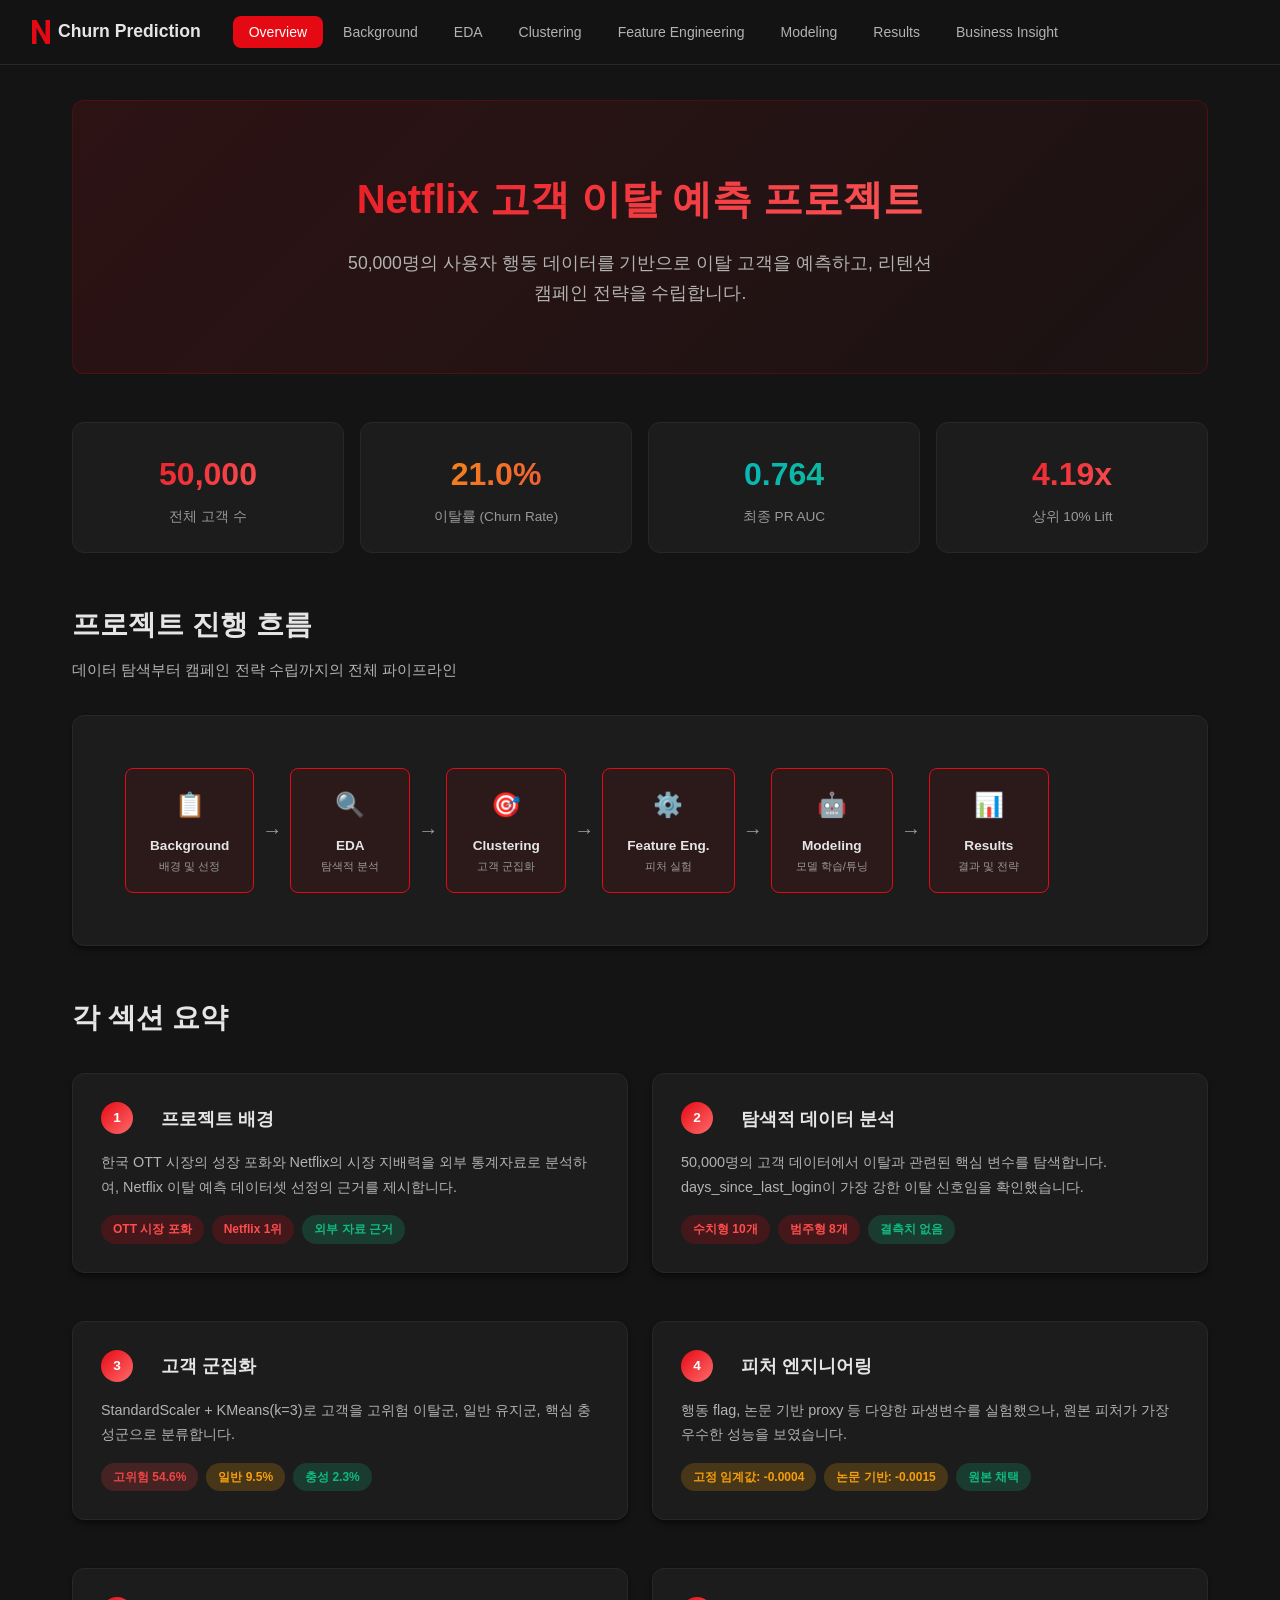
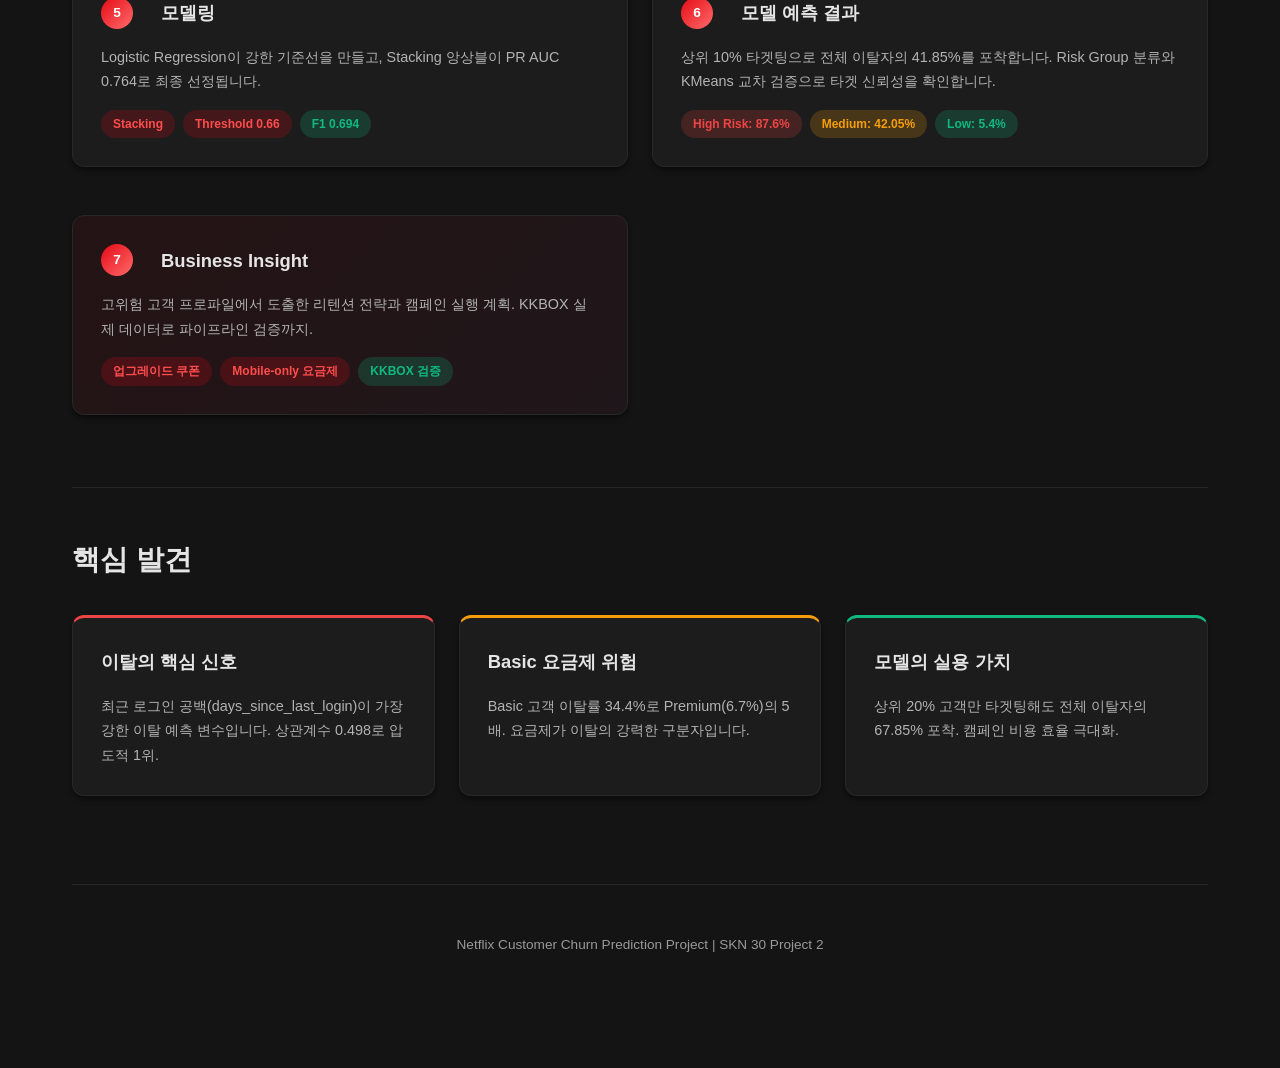
==== commit 3966fc3b: "Add background page and integrate navigation across all pages Add report/background.html explaining " ====
--- a/report/index.html
+++ b/report/index.html
@@ -13,6 +13,7 @@
             <div class="nav-logo"><svg viewBox="0 0 18 24" width="18" height="24"><path d="M0 0h4.5v24H0z" fill="#E50914"/><path d="M13.5 0h4.5v24h-4.5z" fill="#E50914"/><path d="M0 0h4.5l13.5 24h-4.5z" fill="#E50914"/></svg>Churn Prediction</div>
             <ul class="nav-links">
                 <li><a href="index.html" class="active">Overview</a></li>
+                <li><a href="background.html">Background</a></li>
                 <li><a href="eda.html">EDA</a></li>
                 <li><a href="clustering.html">Clustering</a></li>
                 <li><a href="feature_engineering.html">Feature Engineering</a></li>
@@ -61,6 +62,12 @@
         <div class="card">
             <div class="pipeline">
                 <div class="pipeline-step active">
+                    <div class="text-3xl mb-sm">📋</div>
+                    <div class="font-semibold text-base">Background</div>
+                    <div class="text-xs text-muted">배경 및 선정</div>
+                </div>
+                <div class="pipeline-arrow">→</div>
+                <div class="pipeline-step active">
                     <div class="text-3xl mb-sm">🔍</div>
                     <div class="font-semibold text-base">EDA</div>
                     <div class="text-xs text-muted">탐색적 분석</div>
@@ -100,10 +107,25 @@
         </div>
 
         <div class="grid-2">
+            <a href="background.html" class="card-link">
+                <div class="card">
+                    <div class="flex items-center gap-base mb-base">
+                        <span class="section-number">1</span>
+                        <h3 style="margin:0;">프로젝트 배경</h3>
+                    </div>
+                    <p>한국 OTT 시장의 성장 포화와 Netflix의 시장 지배력을 외부 통계자료로 분석하여, Netflix 이탈 예측 데이터셋 선정의 근거를 제시합니다.</p>
+                    <div class="flex flex-wrap gap-sm mt-base">
+                        <span class="badge badge-primary">OTT 시장 포화</span>
+                        <span class="badge badge-primary">Netflix 1위</span>
+                        <span class="badge badge-success">외부 자료 근거</span>
+                    </div>
+                </div>
+            </a>
+
             <a href="eda.html" class="card-link">
                 <div class="card">
                     <div class="flex items-center gap-base mb-base">
-                        <span class="section-number">1</span>
+                        <span class="section-number">2</span>
                         <h3 style="margin:0;">탐색적 데이터 분석</h3>
                     </div>
                     <p>50,000명의 고객 데이터에서 이탈과 관련된 핵심 변수를 탐색합니다. days_since_last_login이 가장 강한 이탈 신호임을 확인했습니다.</p>
@@ -118,7 +140,7 @@
             <a href="clustering.html" class="card-link">
                 <div class="card">
                     <div class="flex items-center gap-base mb-base">
-                        <span class="section-number">2</span>
+                        <span class="section-number">3</span>
                         <h3 style="margin:0;">고객 군집화</h3>
                     </div>
                     <p>StandardScaler + KMeans(k=3)로 고객을 고위험 이탈군, 일반 유지군, 핵심 충성군으로 분류합니다.</p>
@@ -133,7 +155,7 @@
             <a href="feature_engineering.html" class="card-link">
                 <div class="card">
                     <div class="flex items-center gap-base mb-base">
-                        <span class="section-number">3</span>
+                        <span class="section-number">4</span>
                         <h3 style="margin:0;">피처 엔지니어링</h3>
                     </div>
                     <p>행동 flag, 논문 기반 proxy 등 다양한 파생변수를 실험했으나, 원본 피처가 가장 우수한 성능을 보였습니다.</p>
@@ -148,7 +170,7 @@
             <a href="modeling.html" class="card-link">
                 <div class="card">
                     <div class="flex items-center gap-base mb-base">
-                        <span class="section-number">4</span>
+                        <span class="section-number">5</span>
                         <h3 style="margin:0;">모델링</h3>
                     </div>
                     <p>Logistic Regression이 강한 기준선을 만들고, Stacking 앙상블이 PR AUC 0.764로 최종 선정됩니다.</p>
@@ -163,7 +185,7 @@
             <a href="results.html" class="card-link">
                 <div class="card">
                     <div class="flex items-center gap-base mb-base">
-                        <span class="section-number">5</span>
+                        <span class="section-number">6</span>
                         <h3 style="margin:0;">모델 예측 결과</h3>
                     </div>
                     <p>상위 10% 타겟팅으로 전체 이탈자의 41.85%를 포착합니다. Risk Group 분류와 KMeans 교차 검증으로 타겟 신뢰성을 확인합니다.</p>
@@ -178,7 +200,7 @@
             <a href="business_insight.html" class="card-link">
                 <div class="card" style="background: linear-gradient(135deg, rgba(229, 9, 20, 0.08), rgba(236, 72, 153, 0.05));">
                     <div class="flex items-center gap-base mb-base">
-                        <span class="section-number">6</span>
+                        <span class="section-number">7</span>
                         <h3 style="margin:0;">Business Insight</h3>
                     </div>
                     <p>고위험 고객 프로파일에서 도출한 리텐션 전략과 캠페인 실행 계획. KKBOX 실제 데이터로 파이프라인 검증까지.</p>
--- a/report/style.css
+++ b/report/style.css
@@ -79,7 +79,6 @@
     display: flex;
     gap: 0.25rem;
     list-style: none;
-    overflow-x: auto;
 }
 
 .nav-links a {
@@ -757,7 +756,7 @@
     transition: transform 0.3s, opacity 0.3s;
 }
 
-@media (max-width: 768px) {
+@media (max-width: 1024px) {
     .nav-toggle {
         display: block;
     }
@@ -791,7 +790,9 @@
     .nav-toggle.open span:nth-child(3) {
         transform: translateY(-7px) rotate(-45deg);
     }
-
+}
+
+@media (max-width: 768px) {
     .hero h1 {
         font-size: 1.75rem;
     }
@@ -1121,4 +1122,24 @@
     .stat-value {
         -webkit-text-fill-color: var(--primary-dark);
     }
+}
+
+/* ===== Chart Images ===== */
+.chart-img-wrap {
+    margin-top: 1.5rem;
+}
+.chart-img-wrap h3 {
+    font-size: 0.95rem;
+    margin-bottom: 0.75rem;
+}
+.chart-img {
+    width: 100%;
+    border-radius: var(--radius);
+    border: 1px solid var(--border);
+}
+.chart-img-caption {
+    font-size: 0.75rem;
+    color: var(--text-muted);
+    margin-top: 0.5rem;
+    text-align: center;
 }
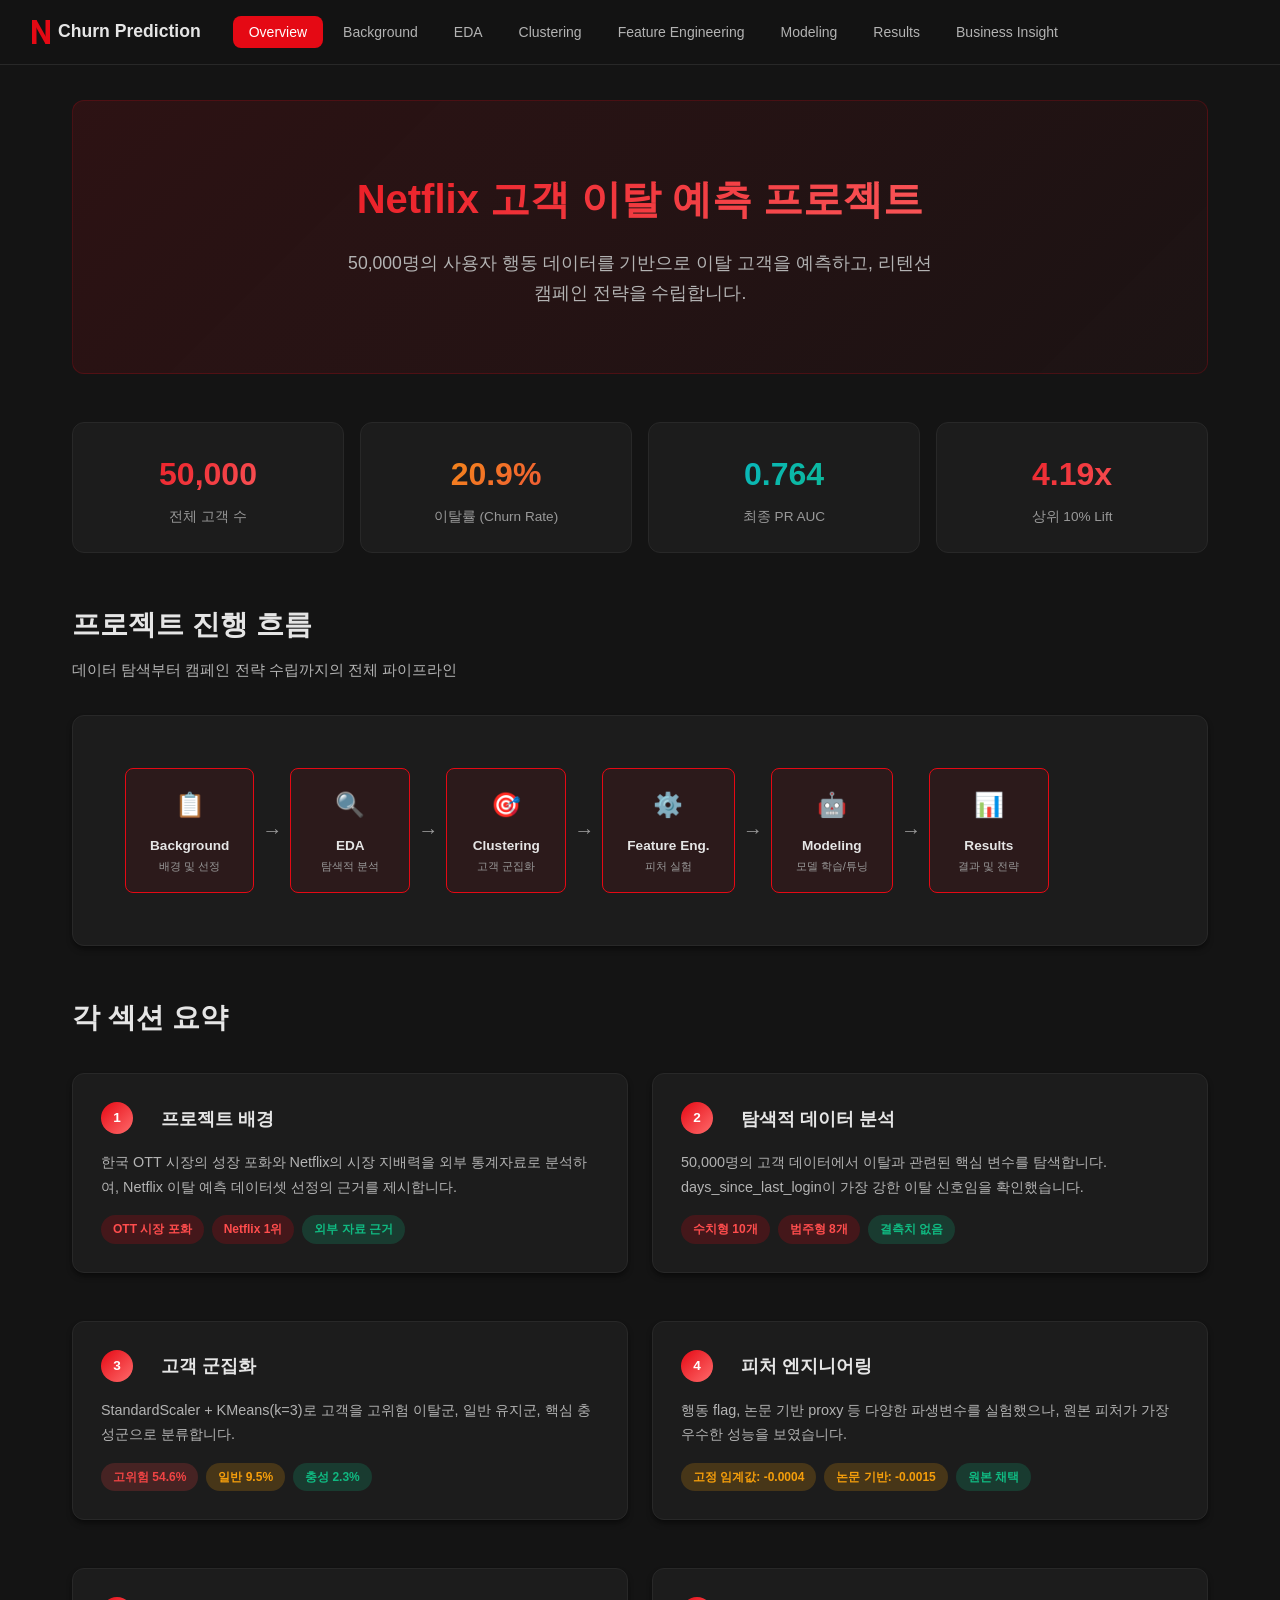
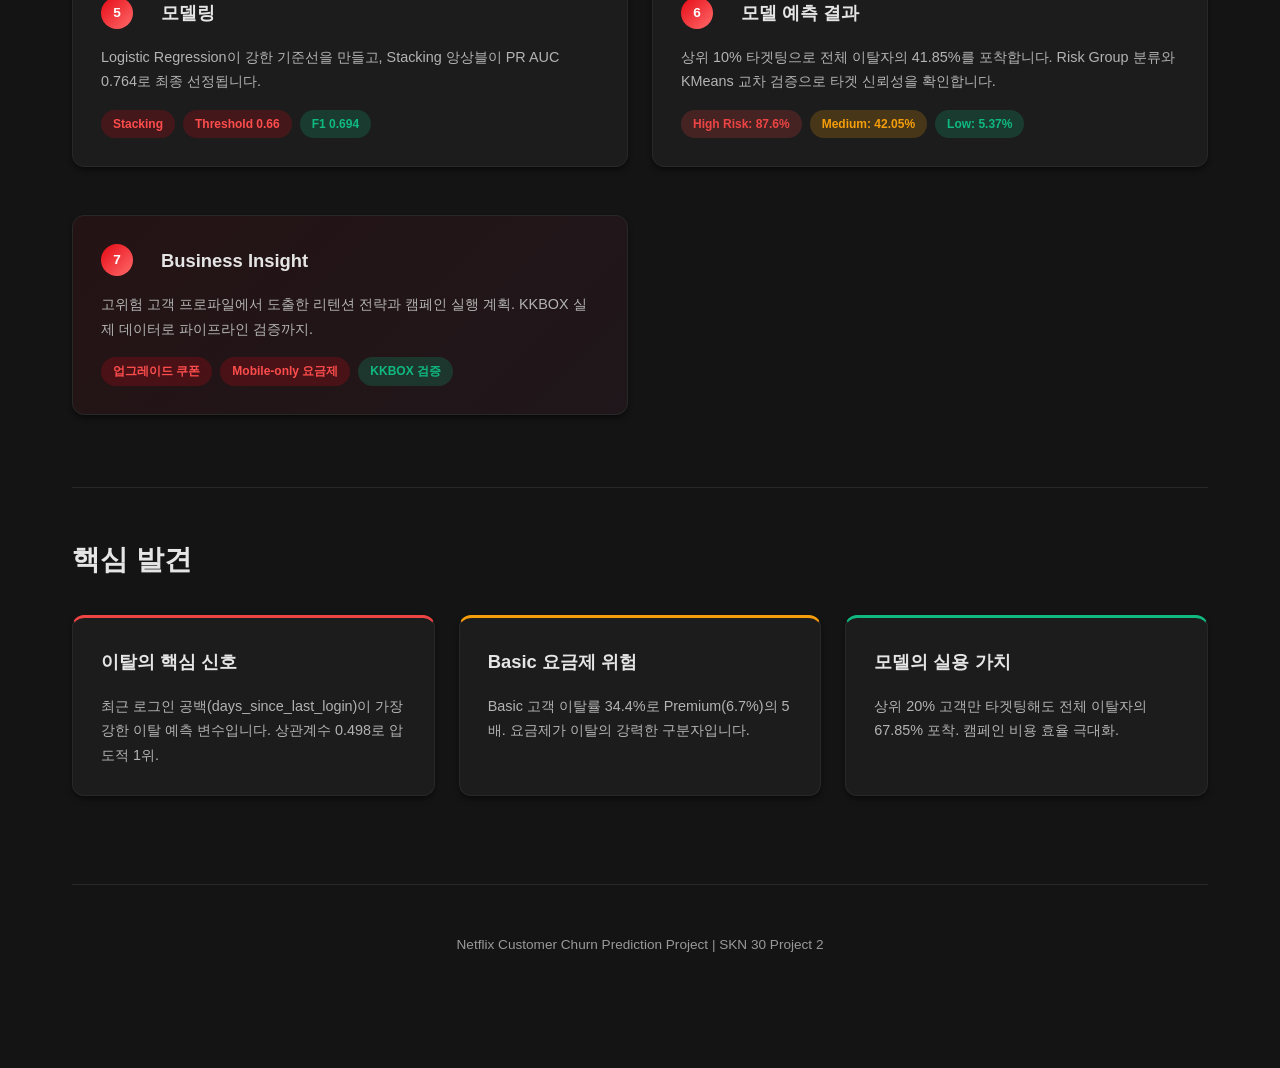
==== commit d4a0ba8f: "Fix report metrics and add experiment condition note - 이탈률, PR AUC, ROC AUC 등 수치 정밀도 보정 - KKBOX 비교 실" ====
--- a/report/index.html
+++ b/report/index.html
@@ -40,7 +40,7 @@
                 <div class="stat-label">전체 고객 수</div>
             </div>
             <div class="stat-card animate-in">
-                <div class="stat-value gradient-3">21.0%</div>
+                <div class="stat-value gradient-3">20.9%</div>
                 <div class="stat-label">이탈률 (Churn Rate)</div>
             </div>
             <div class="stat-card animate-in">
@@ -192,7 +192,7 @@
                     <div class="flex flex-wrap gap-sm mt-base">
                         <span class="badge badge-danger">High Risk: 87.6%</span>
                         <span class="badge badge-warning">Medium: 42.05%</span>
-                        <span class="badge badge-success">Low: 5.4%</span>
+                        <span class="badge badge-success">Low: 5.37%</span>
                     </div>
                 </div>
             </a>
